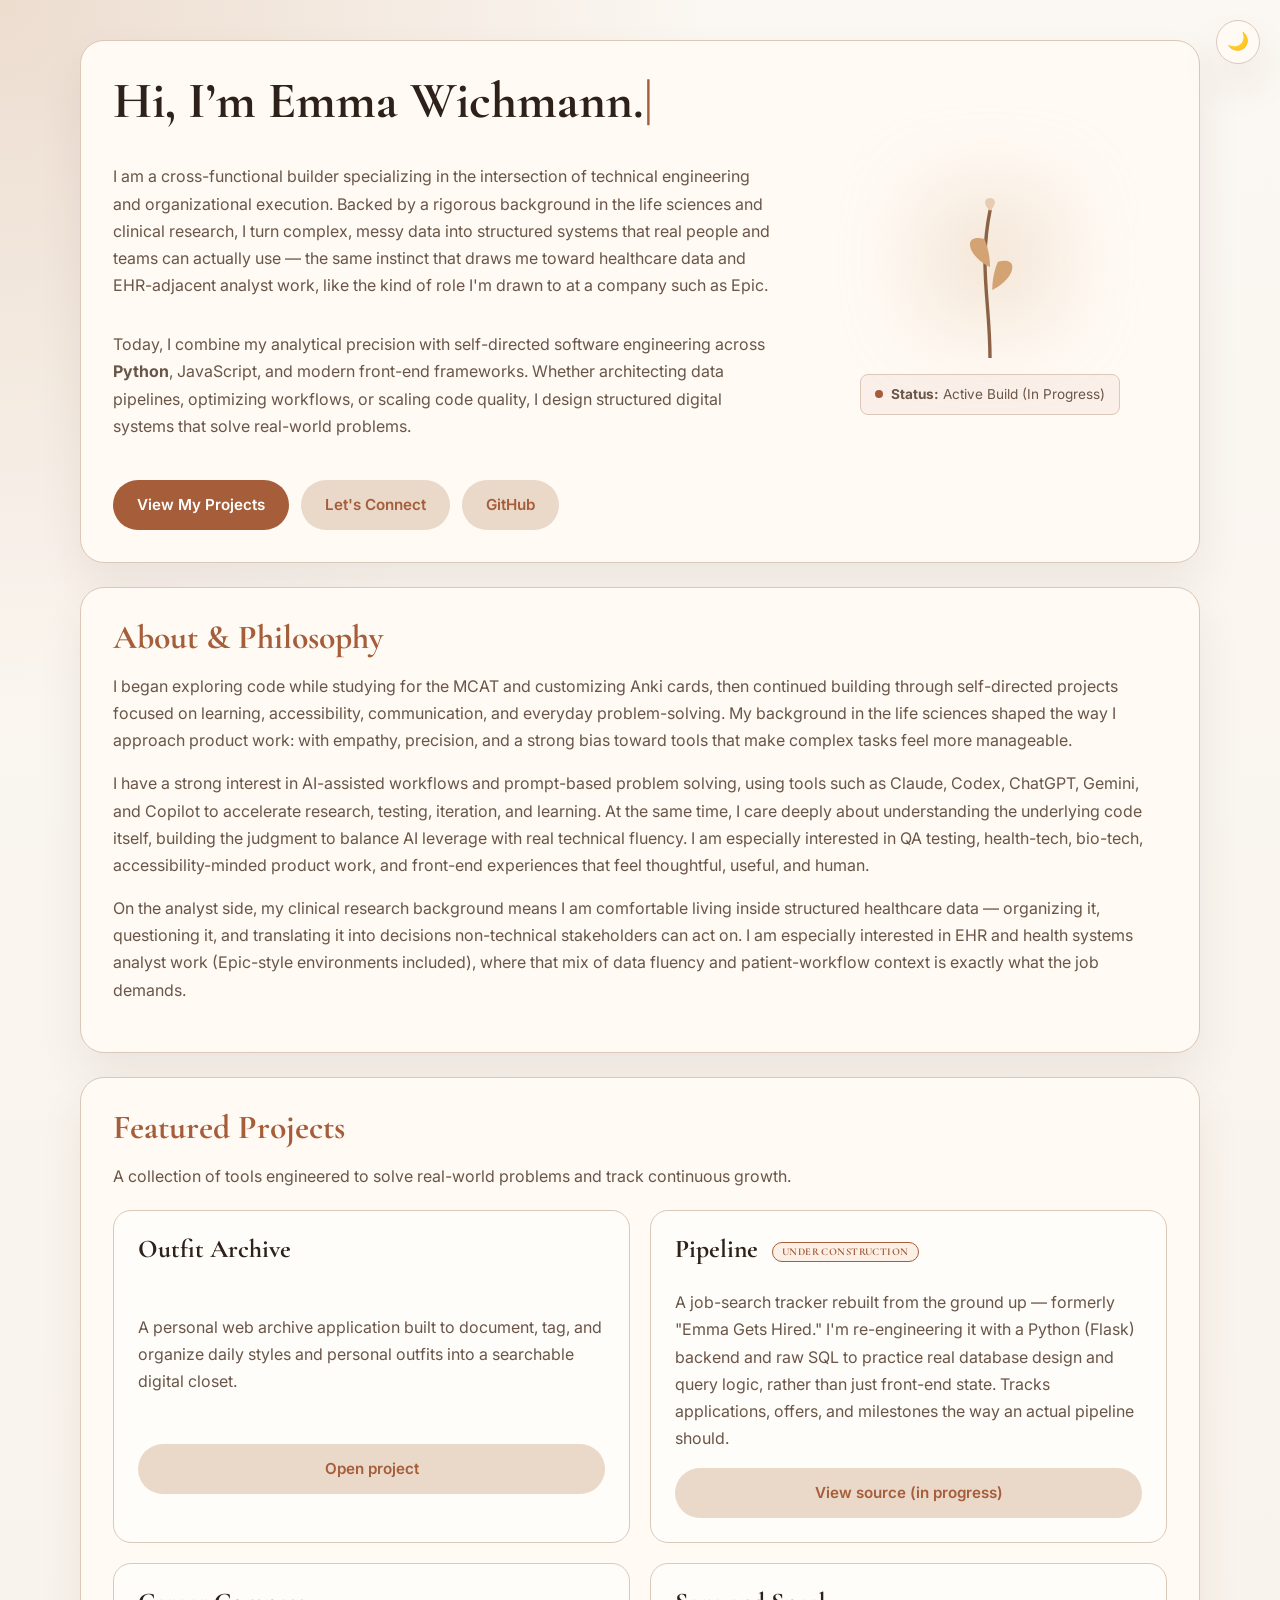
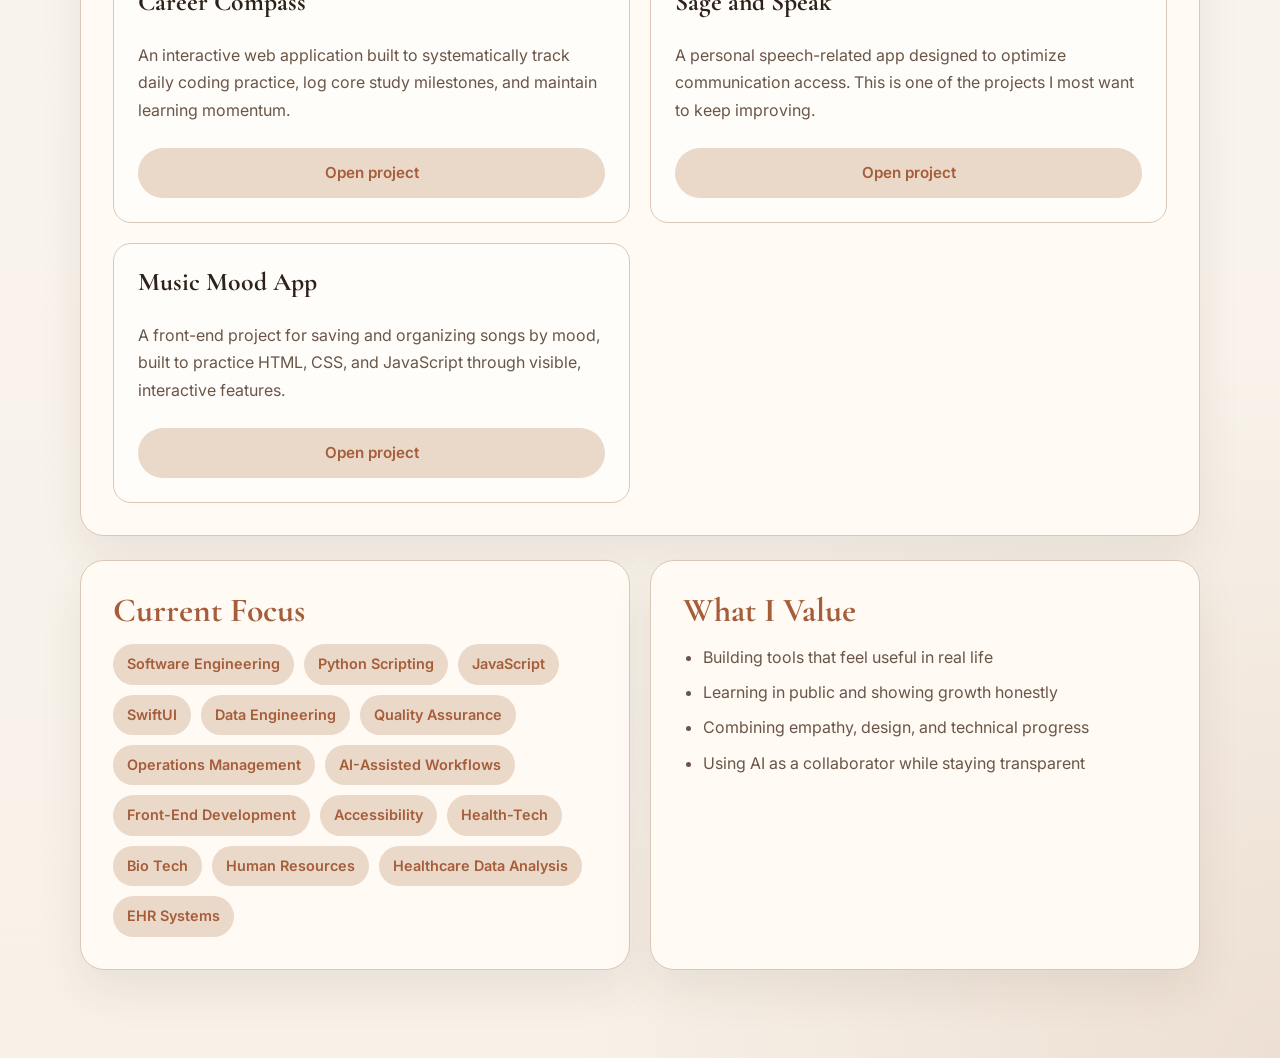
==== index.html @ 8f810fa9 "Merge remote-tracking branch 'emmawichmann/main'" ====
<!DOCTYPE html>
<html lang="en">
  <head>
    <meta charset="UTF-8" />
    <meta name="viewport" content="width=device-width, initial-scale=1.0" />
    <title>Emma Wichmann | Portfolio</title>
    <link rel="preconnect" href="https://fonts.googleapis.com" />
    <link rel="preconnect" href="https://fonts.gstatic.com" crossorigin />
    <link
      href="https://fonts.googleapis.com/css2?family=Cormorant+Garamond:wght@400;500;600;700&family=Inter:wght@400;500;600;700&display=swap"
      rel="stylesheet"
    />
    <link rel="stylesheet" href="style.css" />
  </head>
  <body>
    <button id="theme-toggle" class="theme-toggle" aria-label="Toggle dark mode">🌙</button>

    <main class="page-wrapper">

      <!-- HERO CONTAINER WITH NAME TYPEWRITER -->
      <section class="card hero-card-wrapper">
        <div class="hero-container">

          <div class="hero-text-content">
            <h1 class="hero-title">
              Hi, I’m <span id="typewriter"></span><span class="cursor">|</span>
            </h1>

            <p class="hero-description">
              I am a cross-functional builder specializing in the intersection of technical engineering and organizational execution. Backed by a rigorous background in the life sciences and clinical research, I turn complex, messy data into structured systems that real people and teams can actually use — the same instinct that draws me toward healthcare data and EHR-adjacent analyst work, like the kind of role I'm drawn to at a company such as Epic.
            </p>

            <p class="hero-description">
              Today, I combine my analytical precision with self-directed software engineering across <strong>Python</strong>, JavaScript, and modern front-end frameworks. Whether architecting data pipelines, optimizing workflows, or scaling code quality, I design structured digital systems that solve real-world problems.
            </p>

            <div class="hero-actions">
              <a href="#projects" class="btn btn-primary">View My Projects</a>
              <a href="mailto:emma.1.wichmann@gmail.com" class="btn btn-secondary">Let's Connect</a>
              <a class="btn btn-secondary" href="https://github.com/EmmaWichmann" target="_blank" rel="noreferrer">GitHub</a>
            </div>
          </div>

          <div class="hero-visual">
            <div class="hero-illustration">
              <!-- Glow backdrop -->
              <div class="glow-sparkle"></div>

              <!-- 1. The Flower SVG -->
              <svg class="swaying-flower" width="120" height="170" viewBox="0 0 100 150" fill="none" xmlns="http://www.w3.org/2000/svg">
                <path d="M50 150C50 100 40 70 50 20" stroke="#8C6247" stroke-width="3" stroke-linecap="round"/>
                <path d="M50 70C30 60 25 40 45 45C45 45 50 55 50 70Z" fill="#D4A373"/>
                <path d="M52 90C72 80 77 60 57 65C57 65 52 75 52 90Z" fill="#D4A373"/>
                <path d="M50 20C35 5 65 5 50 20Z" fill="#E6CCB2"/>
              </svg>

              <!-- 2. The Status Log Stacked Cleanly Underneath -->
              <div class="status-log">
                <span class="status-dot"></span>
                <p class="status-text" id="garden-status"><strong>Status:</strong> Active Build (In Progress)</p>
              </div>
            </div>
          </div>

        </div>
      </section>

      <!-- BIO / ABOUT SECTION -->
      <section class="card about-section">
        <h2>About & Philosophy</h2>
        <p>
          I began exploring code while studying for the MCAT and customizing Anki cards, then continued building through self-directed projects focused on learning, accessibility, communication, and everyday problem-solving. My background in the life sciences shaped the way I approach product work: with empathy, precision, and a strong bias toward tools that make complex tasks feel more manageable.
        </p>
        <p>
          I have a strong interest in AI-assisted workflows and prompt-based problem solving, using tools such as Claude, Codex, ChatGPT, Gemini, and Copilot to accelerate research, testing, iteration, and learning. At the same time, I care deeply about understanding the underlying code itself, building the judgment to balance AI leverage with real technical fluency. I am especially interested in QA testing, health-tech, bio-tech, accessibility-minded product work, and front-end experiences that feel thoughtful, useful, and human.
        </p>
        <p>
          On the analyst side, my clinical research background means I am comfortable living inside structured healthcare data — organizing it, questioning it, and translating it into decisions non-technical stakeholders can act on. I am especially interested in EHR and health systems analyst work (Epic-style environments included), where that mix of data fluency and patient-workflow context is exactly what the job demands.
        </p>
      </section>

     <!-- FEATURED PROJECTS SECTION -->
      <section id="projects" class="card featured-projects">
        <div class="section-heading">
          <h2>Featured Projects</h2>
          <p>A collection of tools engineered to solve real-world problems and track continuous growth.</p>
        </div>

        <div class="project-grid">
          <article class="project-card" data-repo="outfit-archive">
            <h3>Outfit Archive</h3>
            <p>A personal web archive application built to document, tag, and organize daily styles and personal outfits into a searchable digital closet.</p>
            <a href="https://emmawichmann.github.io/outfit-archive/" target="_blank" rel="noreferrer">Open project</a>
            <div class="project-meta">
              <span class="meta-stars"></span>
              <span class="meta-updated"></span>
            </div>
          </article>

          <article class="project-card" data-repo="emmagetshiredv2">
            <h3>Pipeline <span class="badge-wip">Under Construction</span></h3>
            <p>A job-search tracker rebuilt from the ground up — formerly "Emma Gets Hired." I'm re-engineering it with a Python (Flask) backend and raw SQL to practice real database design and query logic, rather than just front-end state. Tracks applications, offers, and milestones the way an actual pipeline should.</p>
            <a href="https://github.com/EmmaWichmann/emmagetshiredv2" target="_blank" rel="noreferrer">View source (in progress)</a>
            <div class="project-meta">
              <span class="meta-stars"></span>
              <span class="meta-updated"></span>
            </div>
          </article>

          <article class="project-card" data-repo="careercompass">
            <h3>Career Compass</h3>
            <p>An interactive web application built to systematically track daily coding practice, log core study milestones, and maintain learning momentum.</p>
            <a href="https://emmawichmann.github.io/careercompass/" target="_blank" rel="noreferrer">Open project</a>
            <div class="project-meta">
              <span class="meta-stars"></span>
              <span class="meta-updated"></span>
            </div>
          </article>

          <article class="project-card" data-repo="sagespeak">
            <h3>Sage and Speak</h3>
            <p>A personal speech-related app designed to optimize communication access. This is one of the projects I most want to keep improving.</p>
            <a href="https://emmawichmann.github.io/sagespeak/" target="_blank" rel="noreferrer">Open project</a>
            <div class="project-meta">
              <span class="meta-stars"></span>
              <span class="meta-updated"></span>
            </div>
          </article>

          <article class="project-card" data-repo="musicmoodapp">
            <h3>Music Mood App</h3>
            <p>A front-end project for saving and organizing songs by mood, built to practice HTML, CSS, and JavaScript through visible, interactive features.</p>
            <a href="https://emmawichmann.github.io/musicmoodapp/" target="_blank" rel="noreferrer">Open project</a>
            <div class="project-meta">
              <span class="meta-stars"></span>
              <span class="meta-updated"></span>
            </div>
          </article>
        </div>
      </section>

      <!-- BOTTOM SPLIT LAYOUT -->
      <section class="split-layout">
        <section class="card">
          <h2>Current Focus</h2>
          <ul class="tag-list">
            <li>Software Engineering</li>
            <li>Python Scripting</li>
            <li>JavaScript</li>
            <li>SwiftUI</li>
            <li>Data Engineering</li>
            <li>Quality Assurance</li>
            <li>Operations Management</li>
            <li>AI-Assisted Workflows</li>
            <li>Front-End Development</li>
            <li>Accessibility</li>
            <li>Health-Tech</li>
            <li>Bio Tech</li>
            <li>Human Resources</li>
            <li>Healthcare Data Analysis</li>
            <li>EHR Systems</li>
          </ul>
        </section>

        <section class="card">
          <h2>What I Value</h2>
          <ul class="value-list">
            <li>Building tools that feel useful in real life</li>
            <li>Learning in public and showing growth honestly</li>
            <li>Combining empathy, design, and technical progress</li>
            <li>Using AI as a collaborator while staying transparent</li>
          </ul>
        </section>
      </section>

    </main>

    <script src="script.js"></script>
  </body>
</html>
---- style.css ----
:root {
  --bg: #f7f1e8;
  --paper: #fffaf4;
  --text: #2d2119;
  --muted: #6a5648;
  --accent: #a55d3a;
  --accent-soft: #ead8c9;
  --line: #dbc8b8;
  --shadow: 0 22px 44px rgba(82, 54, 35, 0.08);
  --radius: 24px;
}

:root[data-theme="dark"] {
  --bg: #17120e;
  --paper: #221a15;
  --text: #f3e9df;
  --muted: #c3ac9b;
  --accent: #e6996a;
  --accent-soft: #3a2a1f;
  --line: #3d2e24;
  --shadow: 0 22px 44px rgba(0, 0, 0, 0.35);
}

* {
  box-sizing: border-box;
}

body {
  margin: 0;
  min-height: 100vh;
  background:
    radial-gradient(circle at top left, rgba(234, 216, 201, 0.85), transparent 24%),
    radial-gradient(circle at bottom right, rgba(165, 93, 58, 0.12), transparent 24%),
    linear-gradient(180deg, #fbf7f2 0%, var(--bg) 100%);
  color: var(--text);
  font-family: "Inter", sans-serif;
  transition: background-color 0.3s ease, color 0.3s ease;
}

:root[data-theme="dark"] body {
  background:
    radial-gradient(circle at top left, rgba(230, 153, 106, 0.1), transparent 24%),
    radial-gradient(circle at bottom right, rgba(230, 153, 106, 0.06), transparent 24%),
    linear-gradient(180deg, #1a1410 0%, var(--bg) 100%);
}

.theme-toggle {
  position: fixed;
  top: 20px;
  right: 20px;
  z-index: 50;
  width: 44px;
  height: 44px;
  border-radius: 50%;
  border: 1px solid var(--line);
  background: var(--paper);
  color: var(--text);
  font-size: 1.1rem;
  line-height: 1;
  cursor: pointer;
  box-shadow: var(--shadow);
  display: flex;
  align-items: center;
  justify-content: center;
  transition: transform 0.2s ease, background-color 0.3s ease;
}

.theme-toggle:hover {
  transform: scale(1.08);
}

.page-wrapper {
  width: min(1120px, calc(100% - 32px));
  margin: 0 auto;
  padding: 40px 0 64px;
}

.card {
  background: var(--paper);
  border: 1px solid var(--line);
  border-radius: var(--radius);
  box-shadow: var(--shadow);
  padding: 32px;
  margin-bottom: 24px;
  transition: background-color 0.3s ease, border-color 0.3s ease,
    opacity 0.6s ease, transform 0.6s ease;
  opacity: 0;
  transform: translateY(24px);
}

.card.in-view {
  opacity: 1;
  transform: translateY(0);
}

/* --- TYPOGRAPHY --- */
h1, h2, h3 {
  margin-top: 0;
  font-family: "Cormorant Garamond", Georgia, serif;
  line-height: 1.1;
  color: var(--text);
}

h1 {
  margin-bottom: 18px;
  font-size: clamp(2rem, 5vw, 3.2rem);
}

h2 {
  margin-bottom: 14px;
  font-size: 2.1rem;
  color: var(--accent);
}

h3 {
  margin-bottom: 10px;
  font-size: 1.6rem;
}

p, li, a {
  font-size: 1rem;
  line-height: 1.7;
}

.hero-description, .about-section p, .section-heading p, .project-card p, .value-list li {
  color: var(--muted);
}

.eyebrow {
  display: block;
  margin: 0 0 12px;
  color: var(--accent);
  text-transform: uppercase;
  letter-spacing: 0.16em;
  font-size: 0.75rem;
  font-weight: 700;
}

/* --- HERO CORE GRID LAYOUT --- */
.hero-container {
  display: grid;
  grid-template-columns: 1.3fr 0.7fr;
  gap: 40px;
  align-items: center;
}

.hero-text-content {
  display: flex;
  flex-direction: column;
}

.hero-actions {
  display: flex;
  flex-wrap: wrap;
  gap: 12px;
  margin-top: 24px;
}

/* --- BUTTONS --- */
.btn, .project-card a {
  display: inline-flex;
  align-items: center;
  justify-content: center;
  border-radius: 999px;
  padding: 12px 24px;
  font-weight: 600;
  text-decoration: none;
  font-size: 0.95rem;
  transition: all 0.2s ease;
}

.btn-primary {
  background: var(--accent);
  color: #ffffff;
}

.btn-primary:hover {
  background: #8e4e2f;
}

.btn-secondary, .project-card a {
  background: var(--accent-soft);
  color: var(--accent);
}

.btn-secondary:hover, .project-card a:hover {
  background: #e2cbba;
}

/* --- PROJECTS COMPONENT --- */
.project-grid {
  display: grid;
  grid-template-columns: repeat(2, minmax(0, 1fr));
  gap: 20px;
  margin-top: 20px;
}

.project-card {
  border: 1px solid var(--line);
  border-radius: 18px;
  padding: 24px;
  background: #fffdf9;
  display: flex;
  flex-direction: column;
  justify-content: space-between;
  transition: transform 0.2s ease, box-shadow 0.2s ease, background-color 0.3s ease;
}

:root[data-theme="dark"] .project-card {
  background: var(--accent-soft);
}

.project-card:hover,
.project-card:focus-within {
  transform: translateY(-4px);
  box-shadow: 0 14px 26px rgba(82, 54, 35, 0.12);
}

.project-card p {
  min-height: 90px;
}

.badge-wip {
  display: inline-block;
  font-size: 0.65rem;
  font-weight: 700;
  letter-spacing: 0.04em;
  text-transform: uppercase;
  color: var(--accent);
  background: rgba(230, 153, 106, 0.14);
  border: 1px solid var(--accent);
  border-radius: 999px;
  padding: 3px 9px;
  vertical-align: middle;
  margin-left: 8px;
}

.project-meta {
  display: flex;
  gap: 14px;
  font-size: 0.85rem;
  color: var(--muted);
  max-height: 0;
  opacity: 0;
  overflow: hidden;
  margin-top: 0;
  transition: max-height 0.3s ease, opacity 0.3s ease, margin-top 0.3s ease;
}

.project-meta span:empty {
  display: none;
}

.project-card:hover .project-meta,
.project-card:focus-within .project-meta {
  max-height: 40px;
  opacity: 1;
  margin-top: 10px;
}

/* --- BOTTOM SPLIT LAYOUT --- */
.split-layout {
  display: grid;
  grid-template-columns: repeat(2, minmax(0, 1fr));
  gap: 20px;
}

.tag-list {
  display: flex;
  flex-wrap: wrap;
  gap: 10px;
  padding-left: 0;
  list-style: none;
  margin: 0;
}

.tag-list li {
  padding: 8px 14px;
  border-radius: 999px;
  background: var(--accent-soft);
  color: var(--accent);
  font-weight: 600;
  font-size: 0.9rem;
}

.value-list {
  padding-left: 20px;
  margin: 0;
}

.value-list li {
  margin-bottom: 8px;
}

/* --- CHANGELOG STATUS STYLING --- */
.status-log {
  display: inline-flex;
  align-items: center;
  gap: 8px;
  background: rgba(165, 93, 58, 0.06);
  padding: 8px 14px;
  border-radius: 8px;
  border: 1px solid var(--line);
  margin-top: 0; /* Updated to 0 so the flex layout handles the stack spacing */
  width: fit-content;
}

.status-dot {
  width: 8px;
  height: 8px;
  background-color: var(--accent);
  border-radius: 50%;
  display: inline-block;
  animation: statusPulse 2s ease-in-out infinite;
}

@keyframes statusPulse {
  0% { opacity: 0.3; transform: scale(0.9); }
  50% { opacity: 1; transform: scale(1.1); }
  100% { opacity: 0.3; transform: scale(0.9); }
}

/* Fresh = something was pushed to GitHub in the last 48 hours */
.status-log.fresh {
  background: rgba(230, 153, 106, 0.14);
  border-color: var(--accent);
}

.status-log.fresh .status-dot {
  animation: statusPulse 0.9s ease-in-out infinite;
  box-shadow: 0 0 8px var(--accent);
}

.hero-illustration:has(.status-log.fresh) .glow-sparkle {
  opacity: 0.7;
}

.status-text {
  font-size: 0.85rem !important;
  margin: 0 !important;
  color: var(--muted) !important;
}

/* --- VISUAL ELEMENTS --- */
.hero-visual {
  display: flex;
  justify-content: center;
  align-items: center;
}

.hero-illustration {
  position: relative;
  display: flex;
  flex-direction: column; /* Stacks the flower and status vertically */
  align-items: center;    /* Centers both components horizontally */
  gap: 16px;              /* Controls the clear space between the flower and the text */
}

.swaying-flower {
  transform-origin: bottom center;
  animation: elegantSway 6s ease-in-out infinite alternate;
  z-index: 2;
}

@keyframes elegantSway {
  0% { transform: rotate(-4deg); }
  100% { transform: rotate(6deg); }
}

.glow-sparkle {
  position: absolute;
  width: 140px;
  height: 140px;
  background: #E6CCB2;
  filter: blur(40px);
  opacity: 0.4;
  z-index: 1;
}

/* --- TYPEWRITER CURSOR --- */
.cursor {
  color: var(--accent);
  font-weight: 700;
  animation: cursorBlink 0.8s infinite;
}

@keyframes cursorBlink {
  50% { opacity: 0; }
}

/* --- RESPONSIVE MOBILE --- */
@media (max-width: 840px) {
  .hero-container, .project-grid, .split-layout {
    grid-template-columns: 1fr;
  }

  .hero-container {
    text-align: center;
  }

  .hero-actions {
    justify-content: center;
  }

  .hero-visual {
    grid-row: 1;
    margin-bottom: 12px;
  }

  .project-card p {
    min-height: 0;
  }
}
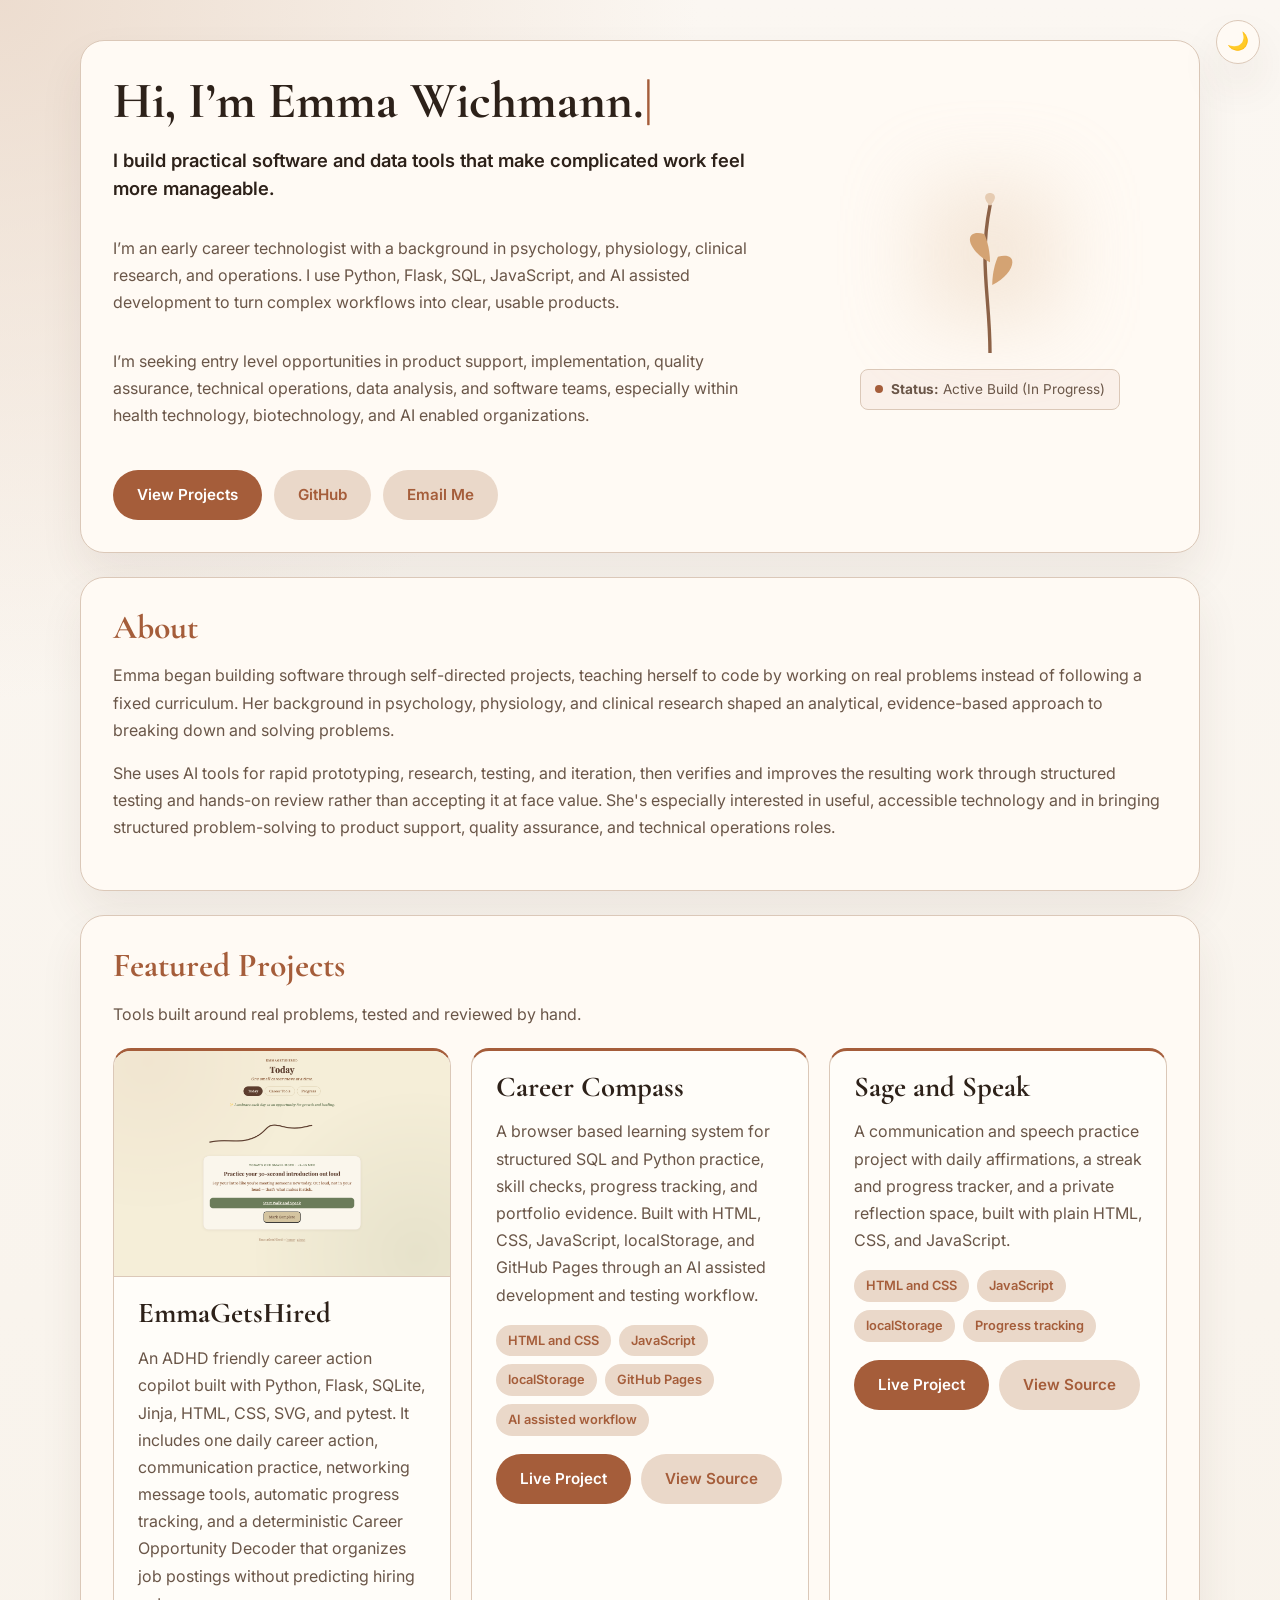
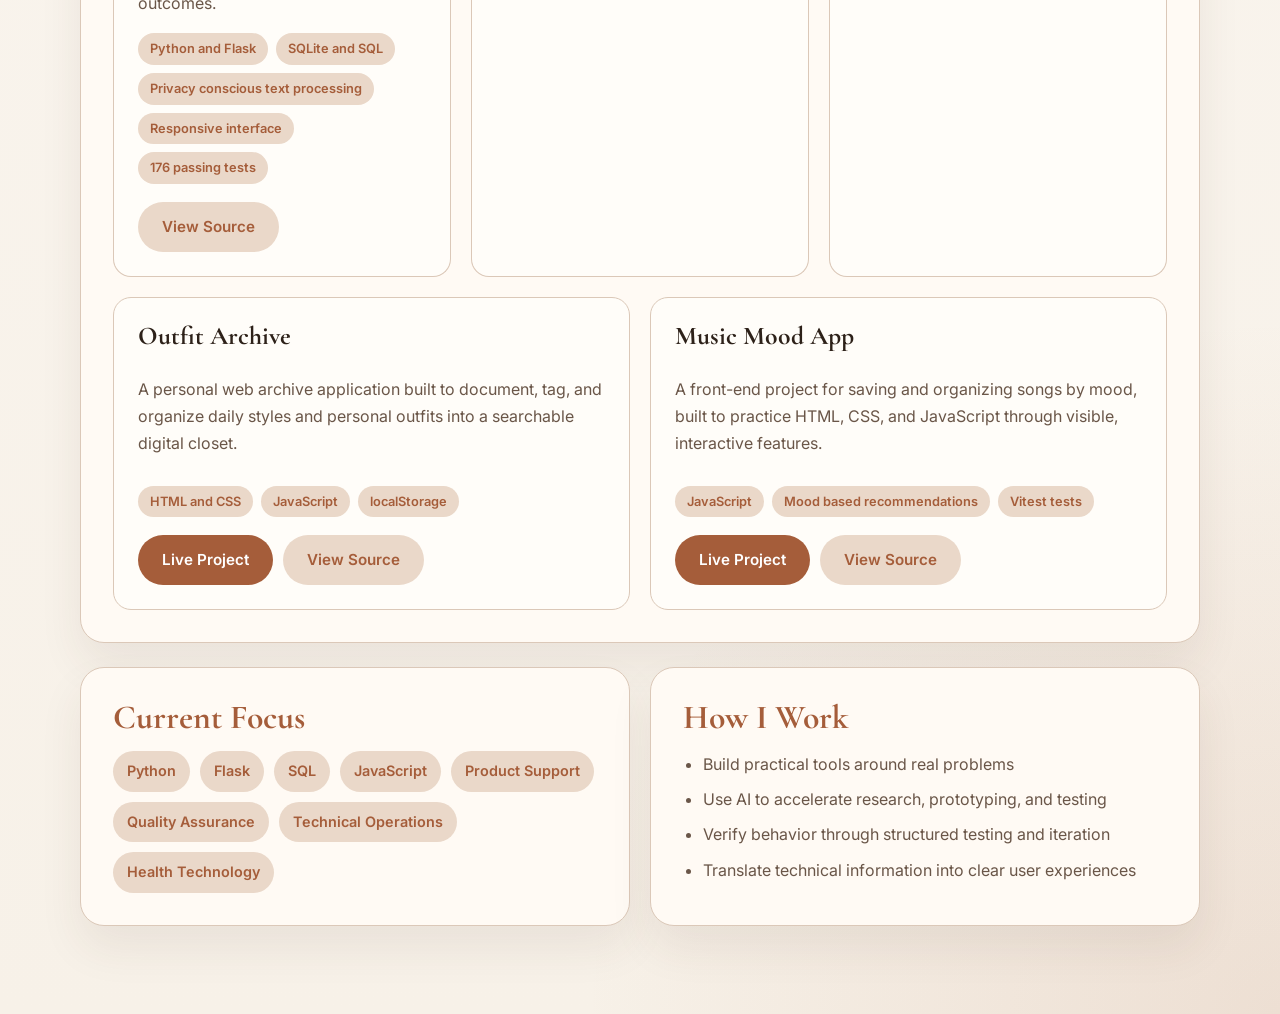
==== commit 7b289cde: "Launch application ready portfolio" ====
--- a/index.html
+++ b/index.html
@@ -3,7 +3,11 @@
   <head>
     <meta charset="UTF-8" />
     <meta name="viewport" content="width=device-width, initial-scale=1.0" />
-    <title>Emma Wichmann | Portfolio</title>
+    <title>Emma Wichmann | Technical Product and Software Portfolio</title>
+    <meta
+      name="description"
+      content="Emma Wichmann is an early career technologist with a clinical research background, building projects in Python, Flask, SQL, and JavaScript. Explore technical projects including EmmaGetsHired, Career Compass, and Sage and Speak."
+    />
     <link rel="preconnect" href="https://fonts.googleapis.com" />
     <link rel="preconnect" href="https://fonts.gstatic.com" crossorigin />
     <link
@@ -23,31 +27,35 @@
 
           <div class="hero-text-content">
             <h1 class="hero-title">
-              Hi, I’m <span id="typewriter"></span><span class="cursor">|</span>
+              Hi, I’m <span id="typewriter"></span><span class="cursor" aria-hidden="true">|</span>
             </h1>
 
+            <p class="hero-statement">
+              I build practical software and data tools that make complicated work feel more manageable.
+            </p>
+
             <p class="hero-description">
-              I am a cross-functional builder specializing in the intersection of technical engineering and organizational execution. Backed by a rigorous background in the life sciences and clinical research, I turn complex, messy data into structured systems that real people and teams can actually use — the same instinct that draws me toward healthcare data and EHR-adjacent analyst work, like the kind of role I'm drawn to at a company such as Epic.
+              I’m an early career technologist with a background in psychology, physiology, clinical research, and operations. I use Python, Flask, SQL, JavaScript, and AI assisted development to turn complex workflows into clear, usable products.
             </p>
 
             <p class="hero-description">
-              Today, I combine my analytical precision with self-directed software engineering across <strong>Python</strong>, JavaScript, and modern front-end frameworks. Whether architecting data pipelines, optimizing workflows, or scaling code quality, I design structured digital systems that solve real-world problems.
+              I’m seeking entry level opportunities in product support, implementation, quality assurance, technical operations, data analysis, and software teams, especially within health technology, biotechnology, and AI enabled organizations.
             </p>
 
             <div class="hero-actions">
-              <a href="#projects" class="btn btn-primary">View My Projects</a>
-              <a href="mailto:emma.1.wichmann@gmail.com" class="btn btn-secondary">Let's Connect</a>
+              <a href="#projects" class="btn btn-primary">View Projects</a>
               <a class="btn btn-secondary" href="https://github.com/EmmaWichmann" target="_blank" rel="noreferrer">GitHub</a>
+              <a href="mailto:emma.1.wichmann@gmail.com" class="btn btn-secondary">Email Me</a>
             </div>
           </div>
 
           <div class="hero-visual">
             <div class="hero-illustration">
               <!-- Glow backdrop -->
-              <div class="glow-sparkle"></div>
+              <div class="glow-sparkle" aria-hidden="true"></div>
 
               <!-- 1. The Flower SVG -->
-              <svg class="swaying-flower" width="120" height="170" viewBox="0 0 100 150" fill="none" xmlns="http://www.w3.org/2000/svg">
+              <svg class="swaying-flower" aria-hidden="true" width="120" height="170" viewBox="0 0 100 150" fill="none" xmlns="http://www.w3.org/2000/svg">
                 <path d="M50 150C50 100 40 70 50 20" stroke="#8C6247" stroke-width="3" stroke-linecap="round"/>
                 <path d="M50 70C30 60 25 40 45 45C45 45 50 55 50 70Z" fill="#D4A373"/>
                 <path d="M52 90C72 80 77 60 57 65C57 65 52 75 52 90Z" fill="#D4A373"/>
@@ -56,7 +64,7 @@
 
               <!-- 2. The Status Log Stacked Cleanly Underneath -->
               <div class="status-log">
-                <span class="status-dot"></span>
+                <span class="status-dot" aria-hidden="true"></span>
                 <p class="status-text" id="garden-status"><strong>Status:</strong> Active Build (In Progress)</p>
               </div>
             </div>
@@ -67,15 +75,12 @@
 
       <!-- BIO / ABOUT SECTION -->
       <section class="card about-section">
-        <h2>About & Philosophy</h2>
+        <h2>About</h2>
         <p>
-          I began exploring code while studying for the MCAT and customizing Anki cards, then continued building through self-directed projects focused on learning, accessibility, communication, and everyday problem-solving. My background in the life sciences shaped the way I approach product work: with empathy, precision, and a strong bias toward tools that make complex tasks feel more manageable.
+          Emma began building software through self-directed projects, teaching herself to code by working on real problems instead of following a fixed curriculum. Her background in psychology, physiology, and clinical research shaped an analytical, evidence-based approach to breaking down and solving problems.
         </p>
         <p>
-          I have a strong interest in AI-assisted workflows and prompt-based problem solving, using tools such as Claude, Codex, ChatGPT, Gemini, and Copilot to accelerate research, testing, iteration, and learning. At the same time, I care deeply about understanding the underlying code itself, building the judgment to balance AI leverage with real technical fluency. I am especially interested in QA testing, health-tech, bio-tech, accessibility-minded product work, and front-end experiences that feel thoughtful, useful, and human.
-        </p>
-        <p>
-          On the analyst side, my clinical research background means I am comfortable living inside structured healthcare data — organizing it, questioning it, and translating it into decisions non-technical stakeholders can act on. I am especially interested in EHR and health systems analyst work (Epic-style environments included), where that mix of data fluency and patient-workflow context is exactly what the job demands.
+          She uses AI tools for rapid prototyping, research, testing, and iteration, then verifies and improves the resulting work through structured testing and hands-on review rather than accepting it at face value. She's especially interested in useful, accessible technology and in bringing structured problem-solving to product support, quality assurance, and technical operations roles.
         </p>
       </section>
 
@@ -83,57 +88,97 @@
       <section id="projects" class="card featured-projects">
         <div class="section-heading">
           <h2>Featured Projects</h2>
-          <p>A collection of tools engineered to solve real-world problems and track continuous growth.</p>
-        </div>
-
-        <div class="project-grid">
-          <article class="project-card" data-repo="outfit-archive">
+          <p>Tools built around real problems, tested and reviewed by hand.</p>
+        </div>
+
+        <div class="project-grid project-grid--flagship">
+          <article class="project-card project-card--flagship">
+            <img
+              src="assets/emmagetshired-today.png"
+              alt="EmmaGetsHired Today page showing one daily career action and the animated growth trail"
+              class="project-image"
+              loading="lazy"
+              width="1280"
+              height="860"
+            />
+            <div class="project-card-body">
+              <h3>EmmaGetsHired</h3>
+              <p>An ADHD friendly career action copilot built with Python, Flask, SQLite, Jinja, HTML, CSS, SVG, and pytest. It includes one daily career action, communication practice, networking message tools, automatic progress tracking, and a deterministic Career Opportunity Decoder that organizes job postings without predicting hiring outcomes.</p>
+              <ul class="tech-tags">
+                <li>Python and Flask</li>
+                <li>SQLite and SQL</li>
+                <li>Privacy conscious text processing</li>
+                <li>Responsive interface</li>
+                <li>176 passing tests</li>
+              </ul>
+              <div class="project-actions">
+                <a class="btn btn-secondary" href="https://github.com/EmmaWichmann/emmagetshired" target="_blank" rel="noreferrer">View Source</a>
+              </div>
+            </div>
+          </article>
+
+          <article class="project-card project-card--flagship">
+            <div class="project-card-body">
+              <h3>Career Compass</h3>
+              <p>A browser based learning system for structured SQL and Python practice, skill checks, progress tracking, and portfolio evidence. Built with HTML, CSS, JavaScript, localStorage, and GitHub Pages through an AI assisted development and testing workflow.</p>
+              <ul class="tech-tags">
+                <li>HTML and CSS</li>
+                <li>JavaScript</li>
+                <li>localStorage</li>
+                <li>GitHub Pages</li>
+                <li>AI assisted workflow</li>
+              </ul>
+              <div class="project-actions">
+                <a class="btn btn-primary" href="https://emmawichmann.github.io/careercompass/" target="_blank" rel="noreferrer">Live Project</a>
+                <a class="btn btn-secondary" href="https://github.com/EmmaWichmann/careercompass" target="_blank" rel="noreferrer">View Source</a>
+              </div>
+            </div>
+          </article>
+
+          <article class="project-card project-card--flagship">
+            <div class="project-card-body">
+              <h3>Sage and Speak</h3>
+              <p>A communication and speech practice project with daily affirmations, a streak and progress tracker, and a private reflection space, built with plain HTML, CSS, and JavaScript.</p>
+              <ul class="tech-tags">
+                <li>HTML and CSS</li>
+                <li>JavaScript</li>
+                <li>localStorage</li>
+                <li>Progress tracking</li>
+              </ul>
+              <div class="project-actions">
+                <a class="btn btn-primary" href="https://emmawichmann.github.io/sagespeak/" target="_blank" rel="noreferrer">Live Project</a>
+                <a class="btn btn-secondary" href="https://github.com/EmmaWichmann/sagespeak" target="_blank" rel="noreferrer">View Source</a>
+              </div>
+            </div>
+          </article>
+        </div>
+
+        <div class="project-grid project-grid--supporting">
+          <article class="project-card">
             <h3>Outfit Archive</h3>
             <p>A personal web archive application built to document, tag, and organize daily styles and personal outfits into a searchable digital closet.</p>
-            <a href="https://emmawichmann.github.io/outfit-archive/" target="_blank" rel="noreferrer">Open project</a>
-            <div class="project-meta">
-              <span class="meta-stars"></span>
-              <span class="meta-updated"></span>
-            </div>
-          </article>
-
-          <article class="project-card" data-repo="emmagetshiredv2">
-            <h3>Pipeline <span class="badge-wip">Under Construction</span></h3>
-            <p>A job-search tracker rebuilt from the ground up — formerly "Emma Gets Hired." I'm re-engineering it with a Python (Flask) backend and raw SQL to practice real database design and query logic, rather than just front-end state. Tracks applications, offers, and milestones the way an actual pipeline should.</p>
-            <a href="https://github.com/EmmaWichmann/emmagetshiredv2" target="_blank" rel="noreferrer">View source (in progress)</a>
-            <div class="project-meta">
-              <span class="meta-stars"></span>
-              <span class="meta-updated"></span>
-            </div>
-          </article>
-
-          <article class="project-card" data-repo="careercompass">
-            <h3>Career Compass</h3>
-            <p>An interactive web application built to systematically track daily coding practice, log core study milestones, and maintain learning momentum.</p>
-            <a href="https://emmawichmann.github.io/careercompass/" target="_blank" rel="noreferrer">Open project</a>
-            <div class="project-meta">
-              <span class="meta-stars"></span>
-              <span class="meta-updated"></span>
-            </div>
-          </article>
-
-          <article class="project-card" data-repo="sagespeak">
-            <h3>Sage and Speak</h3>
-            <p>A personal speech-related app designed to optimize communication access. This is one of the projects I most want to keep improving.</p>
-            <a href="https://emmawichmann.github.io/sagespeak/" target="_blank" rel="noreferrer">Open project</a>
-            <div class="project-meta">
-              <span class="meta-stars"></span>
-              <span class="meta-updated"></span>
-            </div>
-          </article>
-
-          <article class="project-card" data-repo="musicmoodapp">
+            <ul class="tech-tags">
+              <li>HTML and CSS</li>
+              <li>JavaScript</li>
+              <li>localStorage</li>
+            </ul>
+            <div class="project-actions">
+              <a class="btn btn-primary" href="https://emmawichmann.github.io/outfit-archive/" target="_blank" rel="noreferrer">Live Project</a>
+              <a class="btn btn-secondary" href="https://github.com/EmmaWichmann/outfit-archive" target="_blank" rel="noreferrer">View Source</a>
+            </div>
+          </article>
+
+          <article class="project-card">
             <h3>Music Mood App</h3>
             <p>A front-end project for saving and organizing songs by mood, built to practice HTML, CSS, and JavaScript through visible, interactive features.</p>
-            <a href="https://emmawichmann.github.io/musicmoodapp/" target="_blank" rel="noreferrer">Open project</a>
-            <div class="project-meta">
-              <span class="meta-stars"></span>
-              <span class="meta-updated"></span>
+            <ul class="tech-tags">
+              <li>JavaScript</li>
+              <li>Mood based recommendations</li>
+              <li>Vitest tests</li>
+            </ul>
+            <div class="project-actions">
+              <a class="btn btn-primary" href="https://emmawichmann.github.io/musicmoodapp/" target="_blank" rel="noreferrer">Live Project</a>
+              <a class="btn btn-secondary" href="https://github.com/EmmaWichmann/musicmoodapp" target="_blank" rel="noreferrer">View Source</a>
             </div>
           </article>
         </div>
@@ -144,31 +189,24 @@
         <section class="card">
           <h2>Current Focus</h2>
           <ul class="tag-list">
-            <li>Software Engineering</li>
-            <li>Python Scripting</li>
+            <li>Python</li>
+            <li>Flask</li>
+            <li>SQL</li>
             <li>JavaScript</li>
-            <li>SwiftUI</li>
-            <li>Data Engineering</li>
+            <li>Product Support</li>
             <li>Quality Assurance</li>
-            <li>Operations Management</li>
-            <li>AI-Assisted Workflows</li>
-            <li>Front-End Development</li>
-            <li>Accessibility</li>
-            <li>Health-Tech</li>
-            <li>Bio Tech</li>
-            <li>Human Resources</li>
-            <li>Healthcare Data Analysis</li>
-            <li>EHR Systems</li>
+            <li>Technical Operations</li>
+            <li>Health Technology</li>
           </ul>
         </section>
 
         <section class="card">
-          <h2>What I Value</h2>
+          <h2>How I Work</h2>
           <ul class="value-list">
-            <li>Building tools that feel useful in real life</li>
-            <li>Learning in public and showing growth honestly</li>
-            <li>Combining empathy, design, and technical progress</li>
-            <li>Using AI as a collaborator while staying transparent</li>
+            <li>Build practical tools around real problems</li>
+            <li>Use AI to accelerate research, prototyping, and testing</li>
+            <li>Verify behavior through structured testing and iteration</li>
+            <li>Translate technical information into clear user experiences</li>
           </ul>
         </section>
       </section>
--- a/style.css
+++ b/style.css
@@ -126,6 +126,14 @@
   color: var(--muted);
 }
 
+.hero-statement {
+  font-size: 1.15rem;
+  font-weight: 600;
+  color: var(--text);
+  margin: 0 0 16px;
+  line-height: 1.5;
+}
+
 .eyebrow {
   display: block;
   margin: 0 0 12px;
@@ -157,7 +165,7 @@
 }
 
 /* --- BUTTONS --- */
-.btn, .project-card a {
+.btn {
   display: inline-flex;
   align-items: center;
   justify-content: center;
@@ -178,13 +186,20 @@
   background: #8e4e2f;
 }
 
-.btn-secondary, .project-card a {
+.btn-secondary {
   background: var(--accent-soft);
   color: var(--accent);
 }
 
-.btn-secondary:hover, .project-card a:hover {
+.btn-secondary:hover {
   background: #e2cbba;
+}
+
+.btn:focus-visible,
+.theme-toggle:focus-visible,
+a:focus-visible {
+  outline: 2px solid var(--accent);
+  outline-offset: 3px;
 }
 
 /* --- PROJECTS COMPONENT --- */
@@ -195,6 +210,14 @@
   margin-top: 20px;
 }
 
+.project-grid--flagship {
+  grid-template-columns: repeat(auto-fit, minmax(260px, 1fr));
+}
+
+.project-grid--supporting {
+  margin-top: 20px;
+}
+
 .project-card {
   border: 1px solid var(--line);
   border-radius: 18px;
@@ -216,46 +239,55 @@
   box-shadow: 0 14px 26px rgba(82, 54, 35, 0.12);
 }
 
+.project-card--flagship {
+  border-top: 3px solid var(--accent);
+  padding: 0 0 24px;
+  overflow: hidden;
+}
+
+.project-card--flagship .project-card-body {
+  padding: 20px 24px 0;
+}
+
+.project-card--flagship h3 {
+  font-size: 1.8rem;
+}
+
+.project-image {
+  display: block;
+  width: 100%;
+  height: auto;
+  max-width: 100%;
+  border-bottom: 1px solid var(--line);
+}
+
 .project-card p {
-  min-height: 90px;
-}
-
-.badge-wip {
-  display: inline-block;
-  font-size: 0.65rem;
-  font-weight: 700;
-  letter-spacing: 0.04em;
-  text-transform: uppercase;
-  color: var(--accent);
-  background: rgba(230, 153, 106, 0.14);
-  border: 1px solid var(--accent);
+  min-height: 0;
+}
+
+.tech-tags {
+  display: flex;
+  flex-wrap: wrap;
+  gap: 8px;
+  padding-left: 0;
+  list-style: none;
+  margin: 12px 0 0;
+}
+
+.tech-tags li {
+  padding: 5px 12px;
   border-radius: 999px;
-  padding: 3px 9px;
-  vertical-align: middle;
-  margin-left: 8px;
-}
-
-.project-meta {
-  display: flex;
-  gap: 14px;
-  font-size: 0.85rem;
-  color: var(--muted);
-  max-height: 0;
-  opacity: 0;
-  overflow: hidden;
-  margin-top: 0;
-  transition: max-height 0.3s ease, opacity 0.3s ease, margin-top 0.3s ease;
-}
-
-.project-meta span:empty {
-  display: none;
-}
-
-.project-card:hover .project-meta,
-.project-card:focus-within .project-meta {
-  max-height: 40px;
-  opacity: 1;
-  margin-top: 10px;
+  background: var(--accent-soft);
+  color: var(--accent);
+  font-weight: 600;
+  font-size: 0.8rem;
+}
+
+.project-actions {
+  display: flex;
+  flex-wrap: wrap;
+  gap: 10px;
+  margin-top: 18px;
 }
 
 /* --- BOTTOM SPLIT LAYOUT --- */
@@ -411,3 +443,23 @@
     min-height: 0;
   }
 }
+
+/* --- REDUCED MOTION --- */
+@media (prefers-reduced-motion: reduce) {
+  * {
+    animation-duration: 0.01ms !important;
+    animation-iteration-count: 1 !important;
+    transition-duration: 0.01ms !important;
+    scroll-behavior: auto !important;
+  }
+
+  .card {
+    opacity: 1;
+    transform: none;
+  }
+
+  .cursor {
+    animation: none;
+    opacity: 1;
+  }
+}
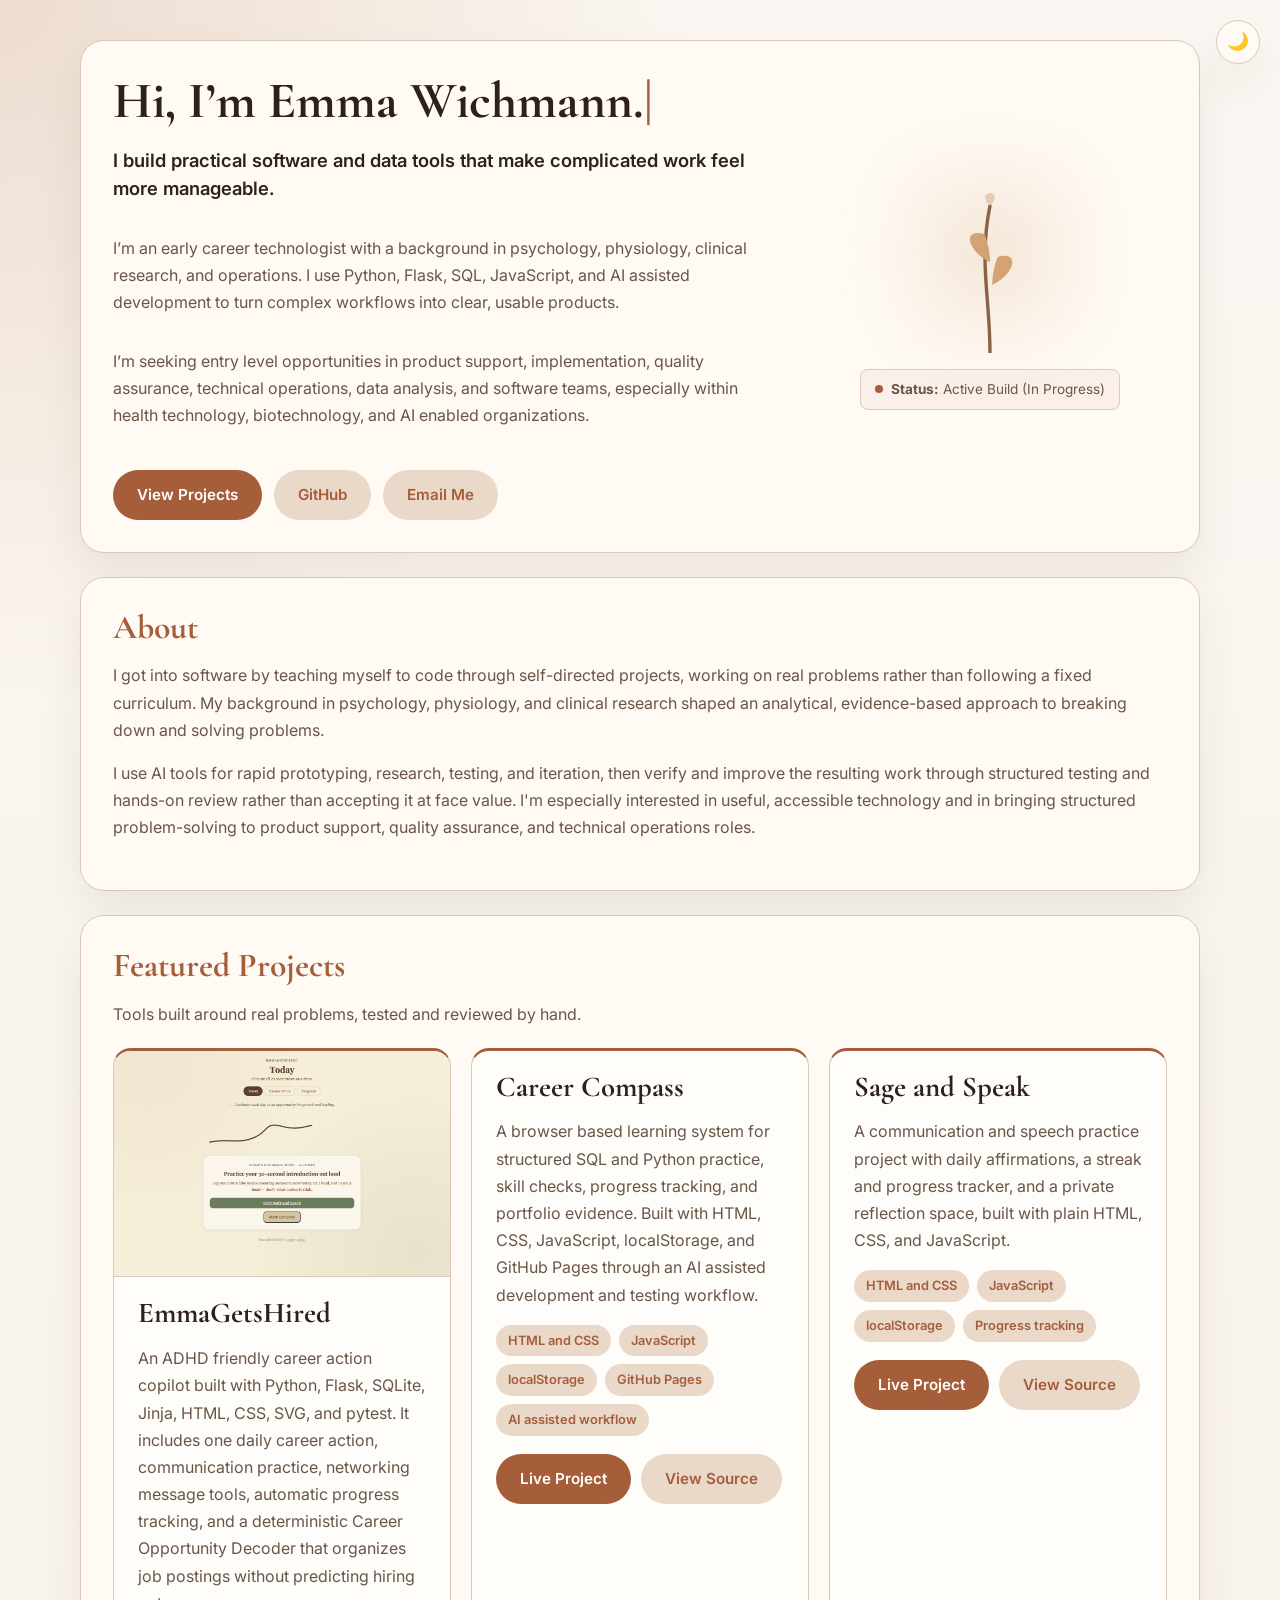
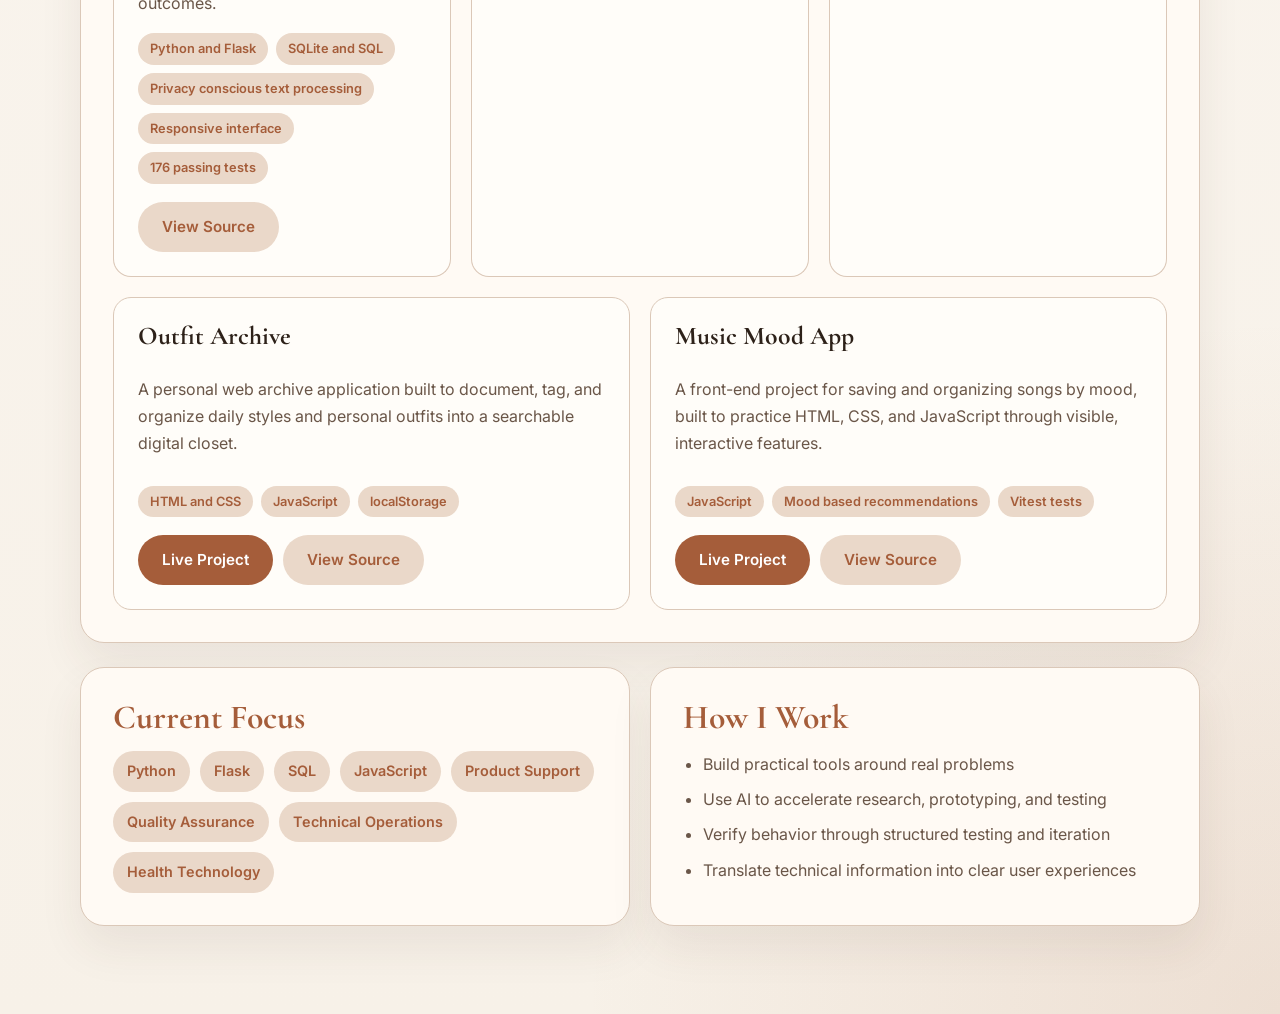
==== commit 28370f93: "Update personal narrative in index.html for a more direct tone" ====
--- a/index.html
+++ b/index.html
@@ -6,7 +6,7 @@
     <title>Emma Wichmann | Technical Product and Software Portfolio</title>
     <meta
       name="description"
-      content="Emma Wichmann is an early career technologist with a clinical research background, building projects in Python, Flask, SQL, and JavaScript. Explore technical projects including EmmaGetsHired, Career Compass, and Sage and Speak."
+      content="I'm an early career technologist with a clinical research background, building projects in Python, Flask, SQL, and JavaScript. Explore technical projects including EmmaGetsHired, Career Compass, and Sage and Speak."
     />
     <link rel="preconnect" href="https://fonts.googleapis.com" />
     <link rel="preconnect" href="https://fonts.gstatic.com" crossorigin />
@@ -77,10 +77,10 @@
       <section class="card about-section">
         <h2>About</h2>
         <p>
-          Emma began building software through self-directed projects, teaching herself to code by working on real problems instead of following a fixed curriculum. Her background in psychology, physiology, and clinical research shaped an analytical, evidence-based approach to breaking down and solving problems.
+          I got into software by teaching myself to code through self-directed projects, working on real problems rather than following a fixed curriculum. My background in psychology, physiology, and clinical research shaped an analytical, evidence-based approach to breaking down and solving problems.
         </p>
         <p>
-          She uses AI tools for rapid prototyping, research, testing, and iteration, then verifies and improves the resulting work through structured testing and hands-on review rather than accepting it at face value. She's especially interested in useful, accessible technology and in bringing structured problem-solving to product support, quality assurance, and technical operations roles.
+          I use AI tools for rapid prototyping, research, testing, and iteration, then verify and improve the resulting work through structured testing and hands-on review rather than accepting it at face value. I'm especially interested in useful, accessible technology and in bringing structured problem-solving to product support, quality assurance, and technical operations roles.
         </p>
       </section>
 
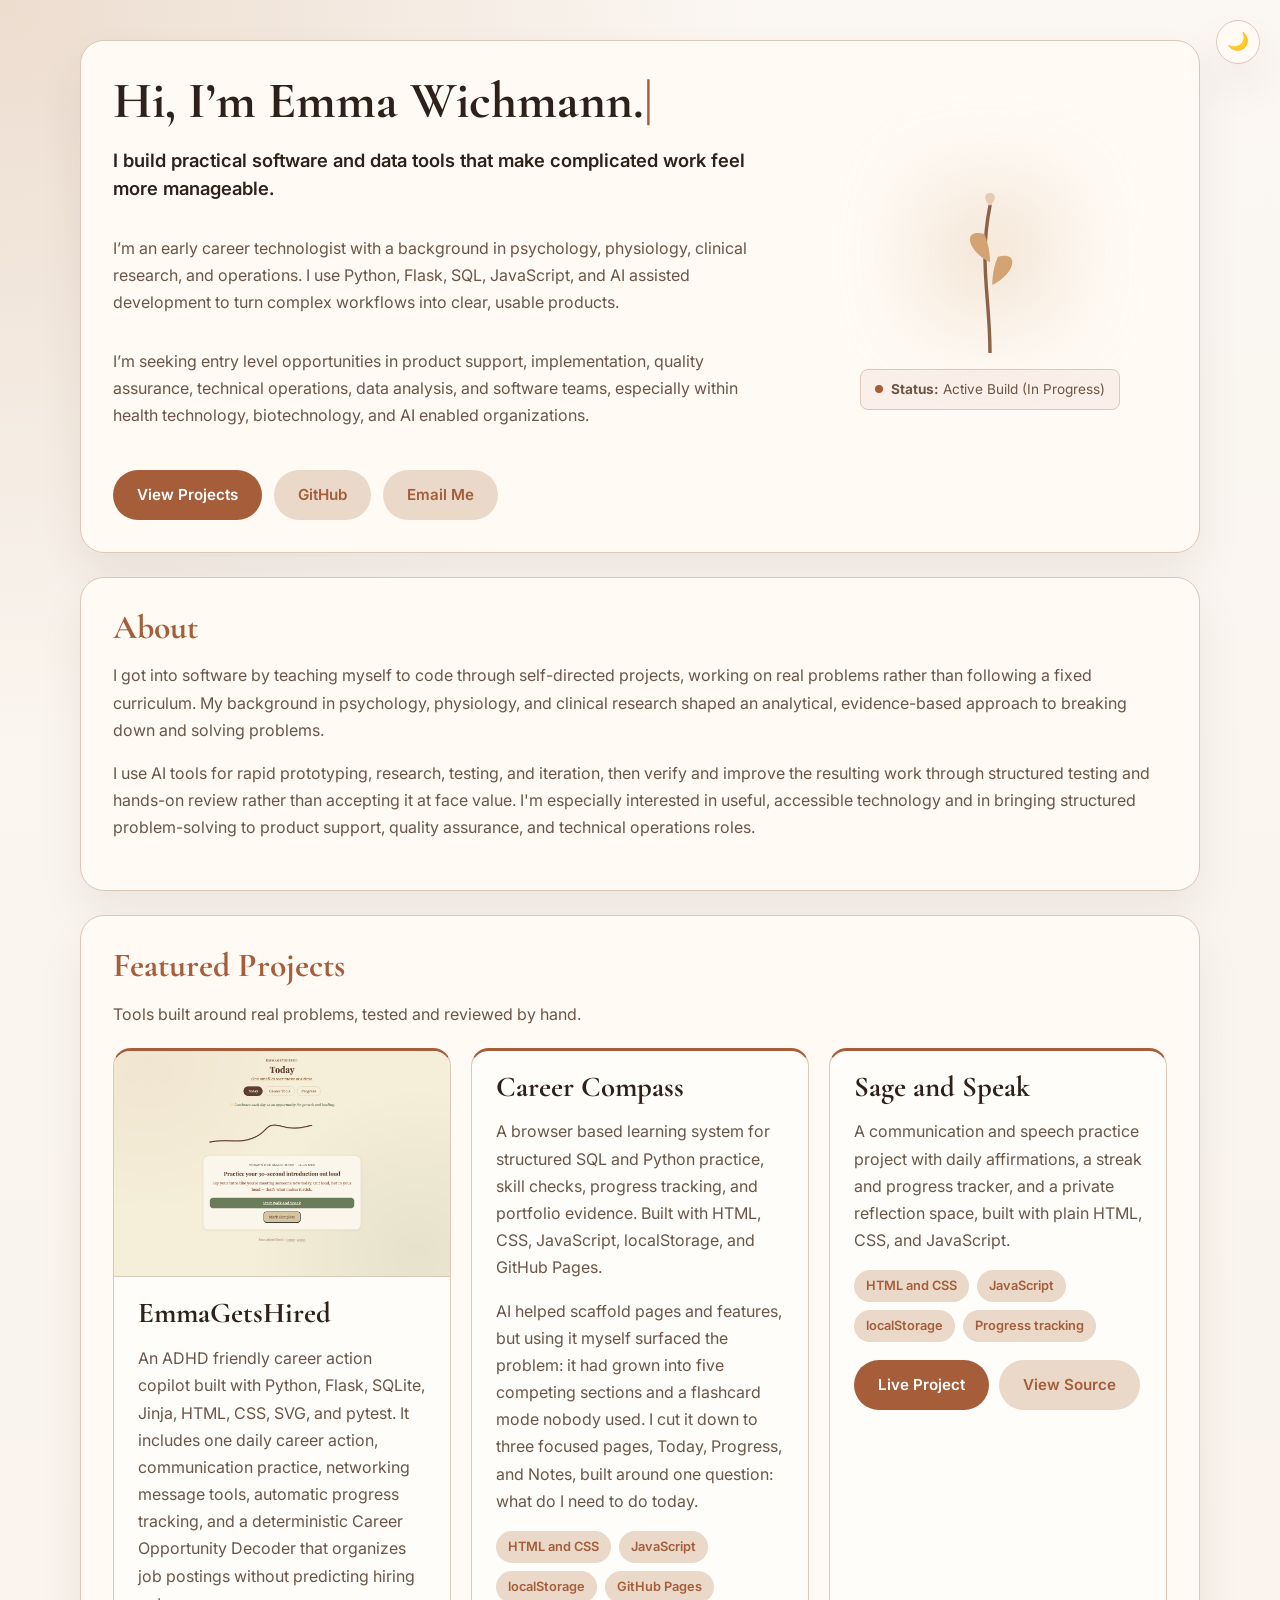
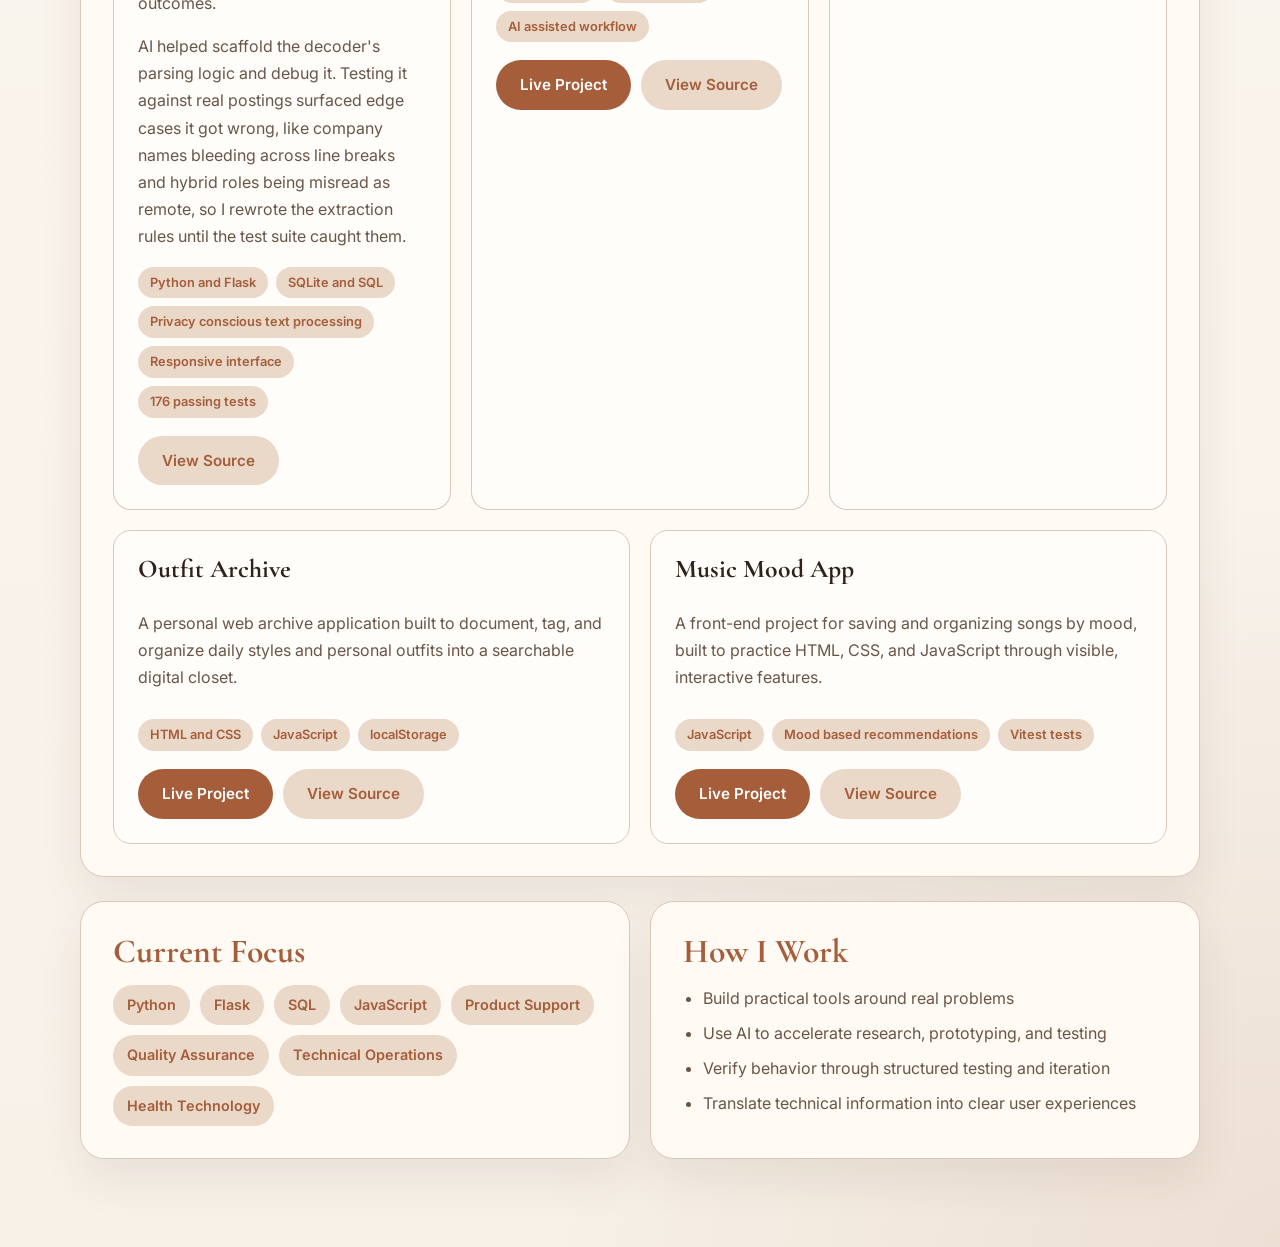
==== commit 218156ed: "Enhance project descriptions with AI contributions and refinements" ====
--- a/index.html
+++ b/index.html
@@ -104,6 +104,7 @@
             <div class="project-card-body">
               <h3>EmmaGetsHired</h3>
               <p>An ADHD friendly career action copilot built with Python, Flask, SQLite, Jinja, HTML, CSS, SVG, and pytest. It includes one daily career action, communication practice, networking message tools, automatic progress tracking, and a deterministic Career Opportunity Decoder that organizes job postings without predicting hiring outcomes.</p>
+              <p>AI helped scaffold the decoder's parsing logic and debug it. Testing it against real postings surfaced edge cases it got wrong, like company names bleeding across line breaks and hybrid roles being misread as remote, so I rewrote the extraction rules until the test suite caught them.</p>
               <ul class="tech-tags">
                 <li>Python and Flask</li>
                 <li>SQLite and SQL</li>
@@ -120,7 +121,8 @@
           <article class="project-card project-card--flagship">
             <div class="project-card-body">
               <h3>Career Compass</h3>
-              <p>A browser based learning system for structured SQL and Python practice, skill checks, progress tracking, and portfolio evidence. Built with HTML, CSS, JavaScript, localStorage, and GitHub Pages through an AI assisted development and testing workflow.</p>
+              <p>A browser based learning system for structured SQL and Python practice, skill checks, progress tracking, and portfolio evidence. Built with HTML, CSS, JavaScript, localStorage, and GitHub Pages.</p>
+              <p>AI helped scaffold pages and features, but using it myself surfaced the problem: it had grown into five competing sections and a flashcard mode nobody used. I cut it down to three focused pages, Today, Progress, and Notes, built around one question: what do I need to do today.</p>
               <ul class="tech-tags">
                 <li>HTML and CSS</li>
                 <li>JavaScript</li>
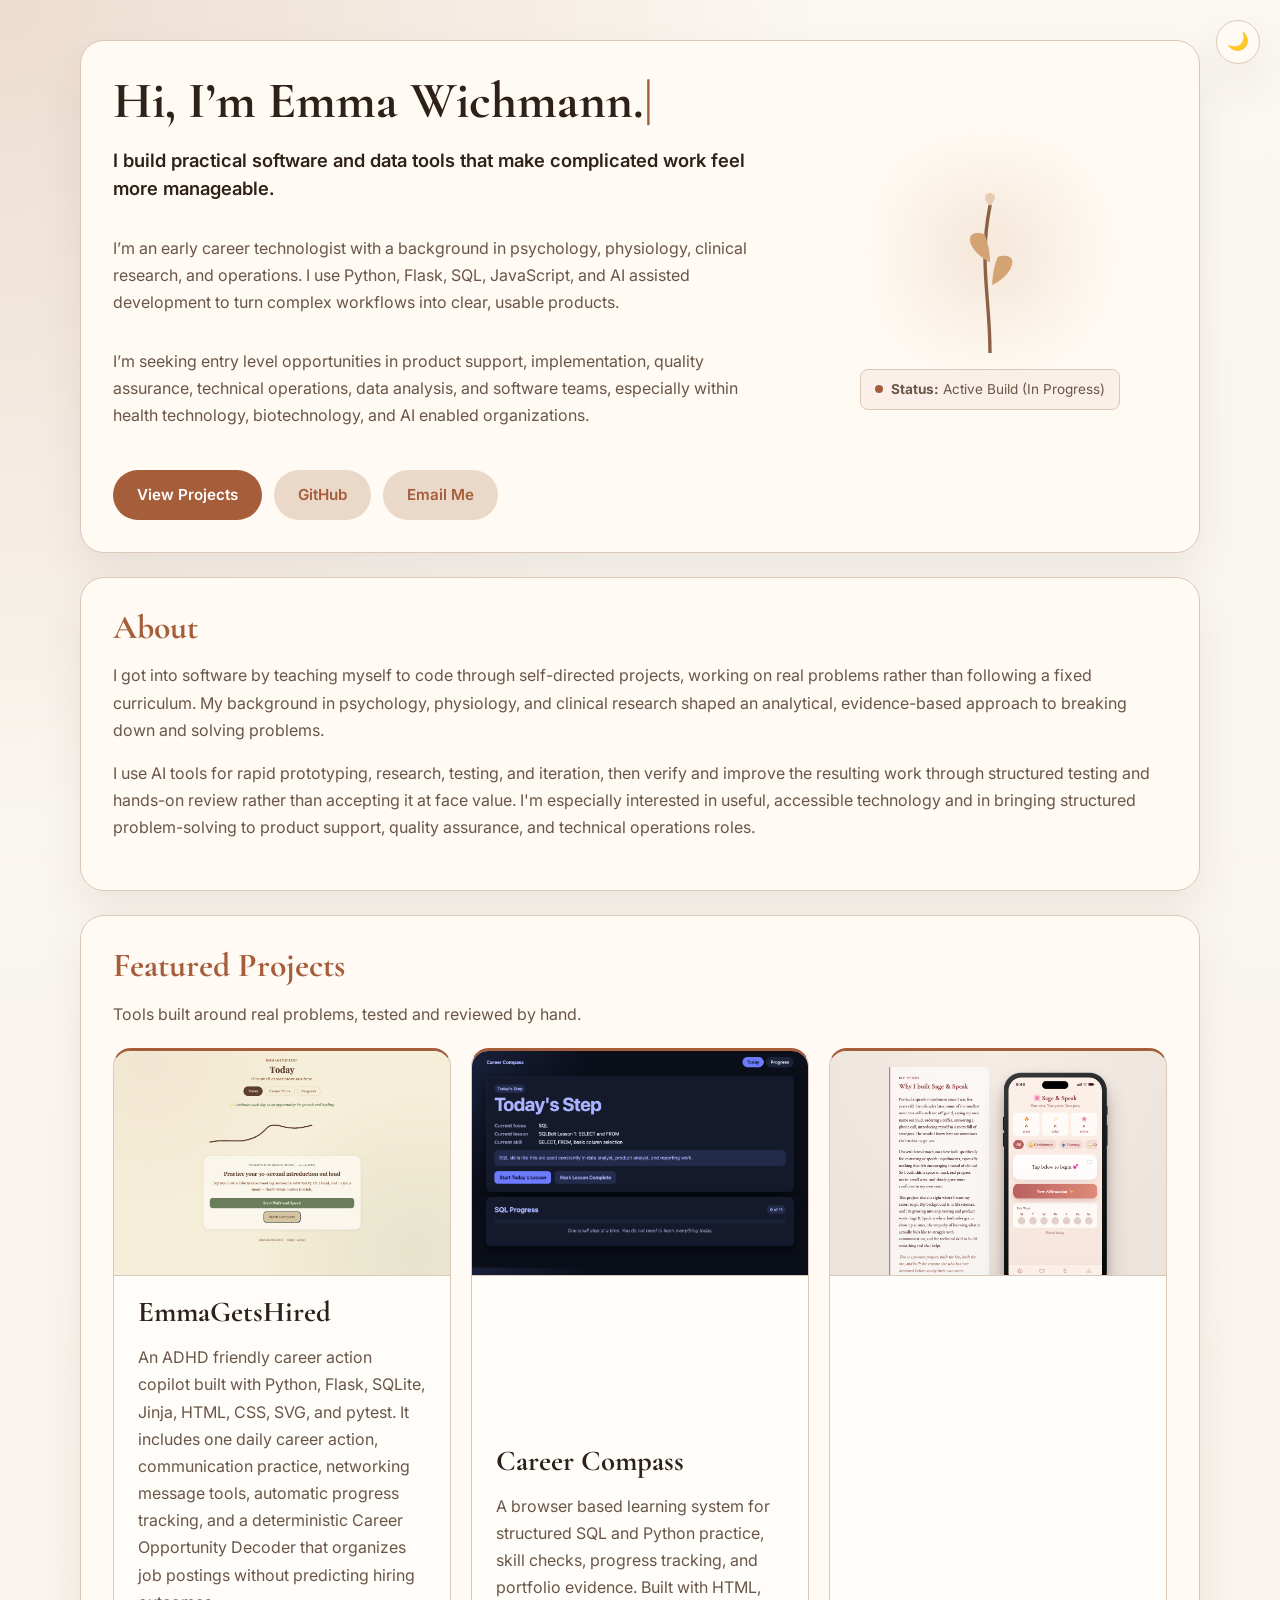
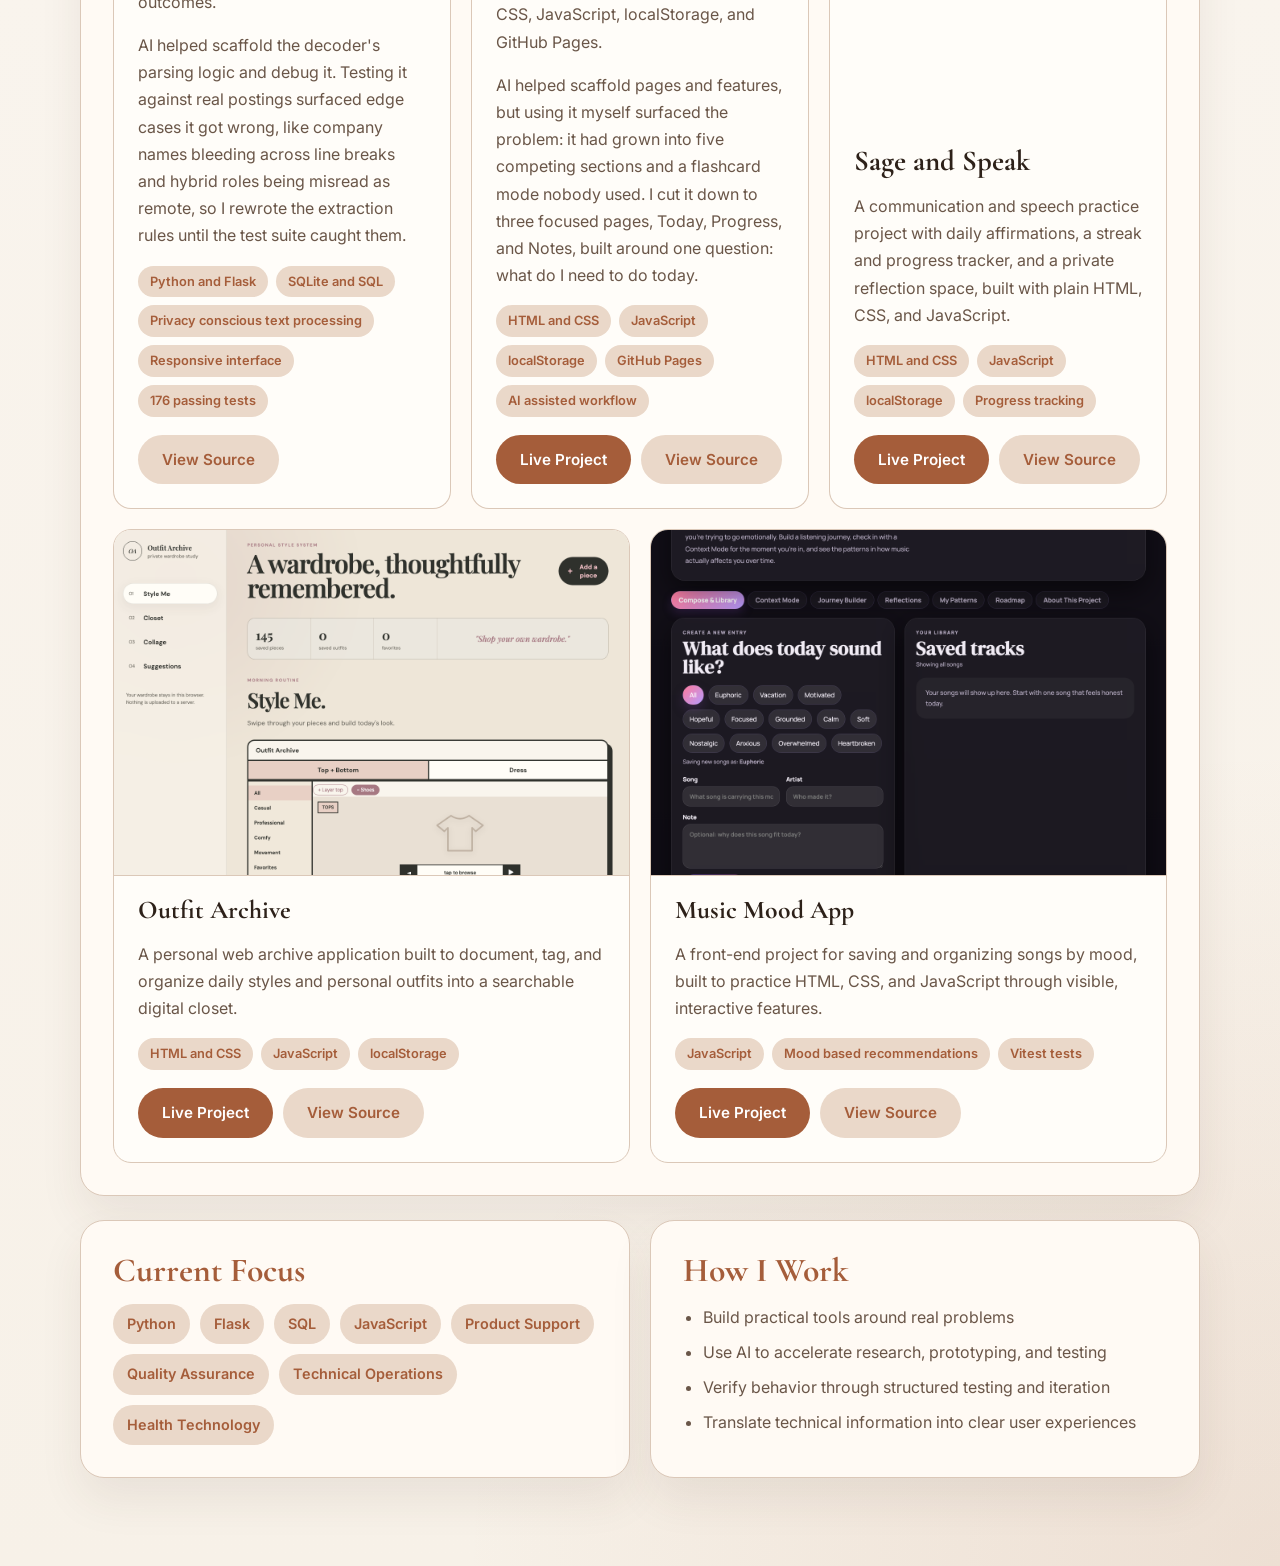
==== commit c9cd9f07: "Refactor code structure for improved readability and maintainability" ====
--- a/index.html
+++ b/index.html
@@ -119,6 +119,14 @@
           </article>
 
           <article class="project-card project-card--flagship">
+            <img
+              src="assets/careercompass-today.png"
+              alt="Career Compass Today page showing the current SQL lesson and progress bar"
+              class="project-image"
+              loading="lazy"
+              width="1280"
+              height="760"
+            />
             <div class="project-card-body">
               <h3>Career Compass</h3>
               <p>A browser based learning system for structured SQL and Python practice, skill checks, progress tracking, and portfolio evidence. Built with HTML, CSS, JavaScript, localStorage, and GitHub Pages.</p>
@@ -138,6 +146,14 @@
           </article>
 
           <article class="project-card project-card--flagship">
+            <img
+              src="assets/sagespeak-story.png"
+              alt="Sage and Speak landing page with the app's origin story and a preview of the affirmation tracker interface"
+              class="project-image"
+              loading="lazy"
+              width="1280"
+              height="860"
+            />
             <div class="project-card-body">
               <h3>Sage and Speak</h3>
               <p>A communication and speech practice project with daily affirmations, a streak and progress tracker, and a private reflection space, built with plain HTML, CSS, and JavaScript.</p>
@@ -156,31 +172,51 @@
         </div>
 
         <div class="project-grid project-grid--supporting">
-          <article class="project-card">
-            <h3>Outfit Archive</h3>
-            <p>A personal web archive application built to document, tag, and organize daily styles and personal outfits into a searchable digital closet.</p>
-            <ul class="tech-tags">
-              <li>HTML and CSS</li>
-              <li>JavaScript</li>
-              <li>localStorage</li>
-            </ul>
-            <div class="project-actions">
-              <a class="btn btn-primary" href="https://emmawichmann.github.io/outfit-archive/" target="_blank" rel="noreferrer">Live Project</a>
-              <a class="btn btn-secondary" href="https://github.com/EmmaWichmann/outfit-archive" target="_blank" rel="noreferrer">View Source</a>
-            </div>
-          </article>
-
-          <article class="project-card">
-            <h3>Music Mood App</h3>
-            <p>A front-end project for saving and organizing songs by mood, built to practice HTML, CSS, and JavaScript through visible, interactive features.</p>
-            <ul class="tech-tags">
-              <li>JavaScript</li>
-              <li>Mood based recommendations</li>
-              <li>Vitest tests</li>
-            </ul>
-            <div class="project-actions">
-              <a class="btn btn-primary" href="https://emmawichmann.github.io/musicmoodapp/" target="_blank" rel="noreferrer">Live Project</a>
-              <a class="btn btn-secondary" href="https://github.com/EmmaWichmann/musicmoodapp" target="_blank" rel="noreferrer">View Source</a>
+          <article class="project-card project-card--has-image">
+            <img
+              src="assets/outfit-archive-style-me.png"
+              alt="Outfit Archive Style Me page showing saved wardrobe pieces and an outfit builder"
+              class="project-image"
+              loading="lazy"
+              width="1280"
+              height="860"
+            />
+            <div class="project-card-body">
+              <h3>Outfit Archive</h3>
+              <p>A personal web archive application built to document, tag, and organize daily styles and personal outfits into a searchable digital closet.</p>
+              <ul class="tech-tags">
+                <li>HTML and CSS</li>
+                <li>JavaScript</li>
+                <li>localStorage</li>
+              </ul>
+              <div class="project-actions">
+                <a class="btn btn-primary" href="https://emmawichmann.github.io/outfit-archive/" target="_blank" rel="noreferrer">Live Project</a>
+                <a class="btn btn-secondary" href="https://github.com/EmmaWichmann/outfit-archive" target="_blank" rel="noreferrer">View Source</a>
+              </div>
+            </div>
+          </article>
+
+          <article class="project-card project-card--has-image">
+            <img
+              src="assets/musicmood-compose.png"
+              alt="Music Mood App compose screen for tagging saved songs by mood"
+              class="project-image"
+              loading="lazy"
+              width="1280"
+              height="860"
+            />
+            <div class="project-card-body">
+              <h3>Music Mood App</h3>
+              <p>A front-end project for saving and organizing songs by mood, built to practice HTML, CSS, and JavaScript through visible, interactive features.</p>
+              <ul class="tech-tags">
+                <li>JavaScript</li>
+                <li>Mood based recommendations</li>
+                <li>Vitest tests</li>
+              </ul>
+              <div class="project-actions">
+                <a class="btn btn-primary" href="https://emmawichmann.github.io/musicmoodapp/" target="_blank" rel="noreferrer">Live Project</a>
+                <a class="btn btn-secondary" href="https://github.com/EmmaWichmann/musicmoodapp" target="_blank" rel="noreferrer">View Source</a>
+              </div>
             </div>
           </article>
         </div>
--- a/style.css
+++ b/style.css
@@ -253,11 +253,23 @@
   font-size: 1.8rem;
 }
 
+.project-card--has-image {
+  padding: 0 0 24px;
+  overflow: hidden;
+}
+
+.project-card--has-image .project-card-body {
+  padding: 20px 24px 0;
+}
+
 .project-image {
   display: block;
   width: 100%;
   height: auto;
   max-width: 100%;
+  aspect-ratio: 1280 / 860;
+  object-fit: cover;
+  object-position: top;
   border-bottom: 1px solid var(--line);
 }
 
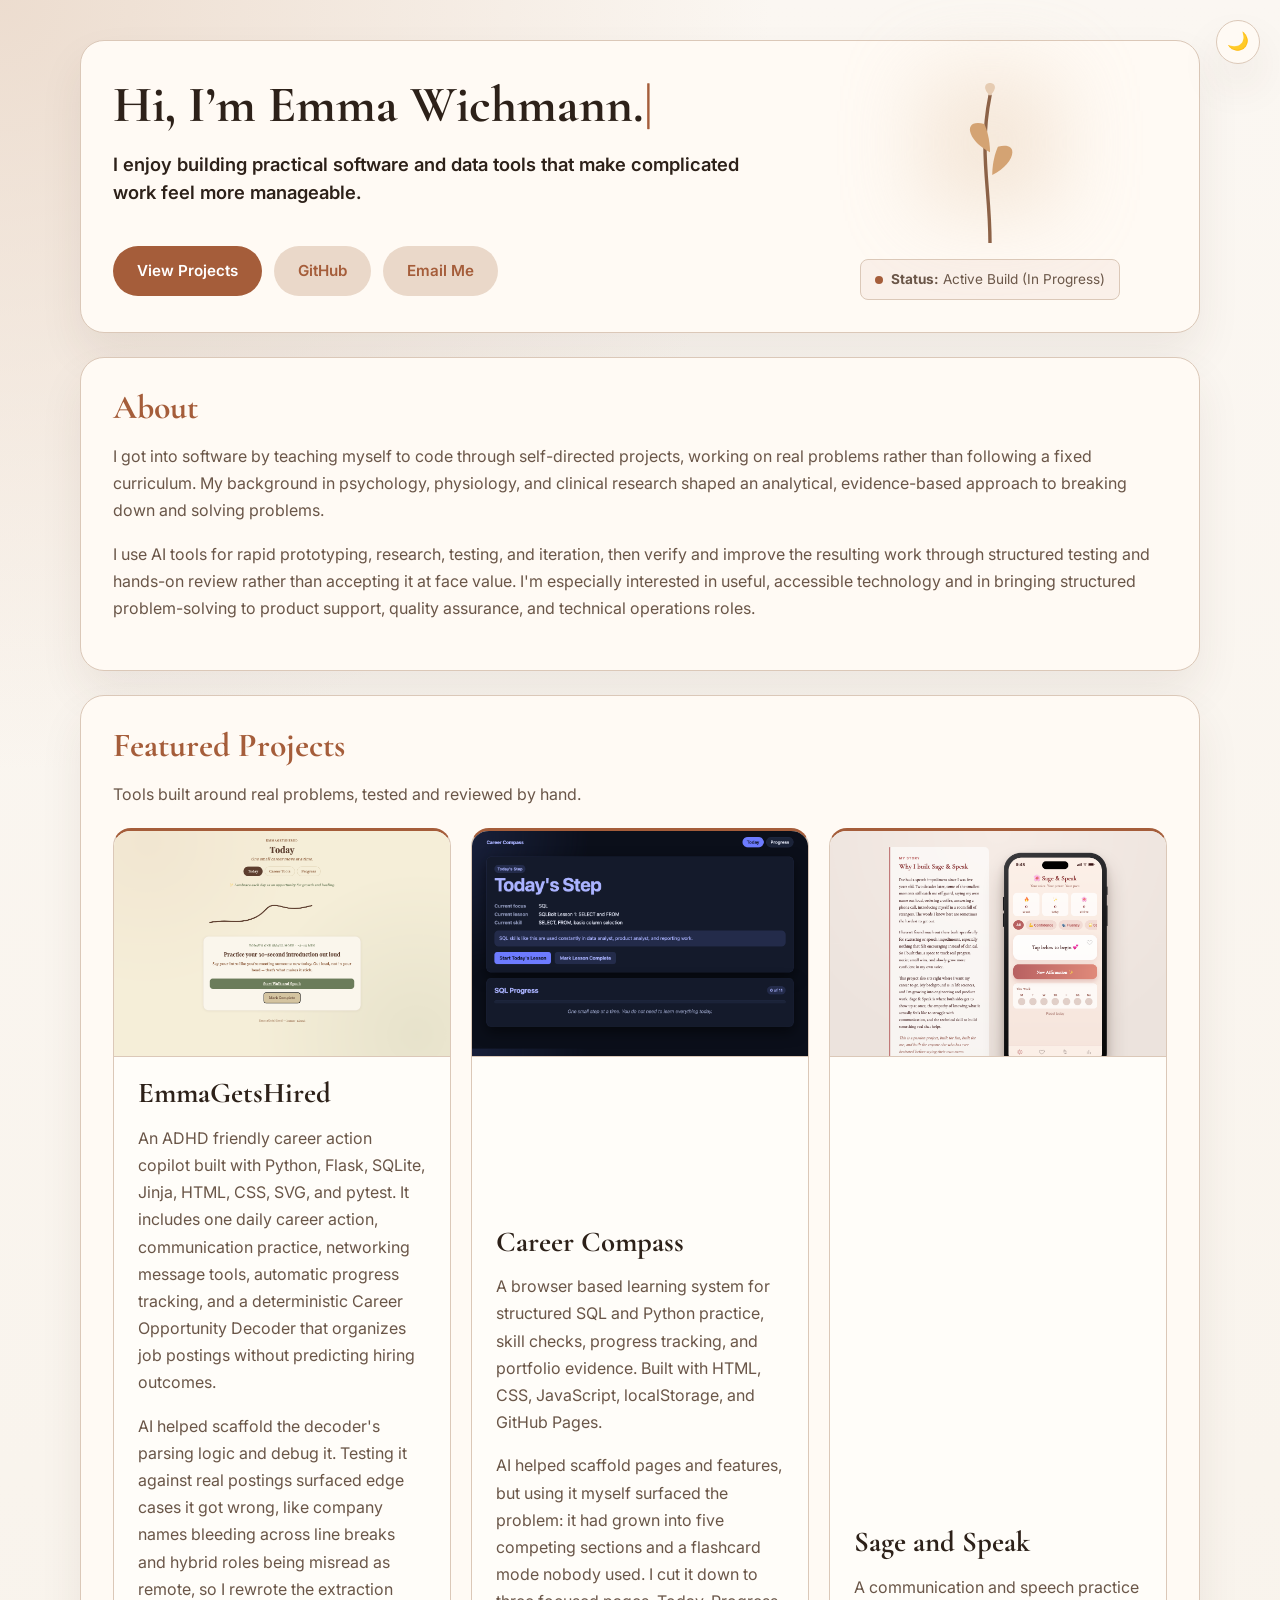
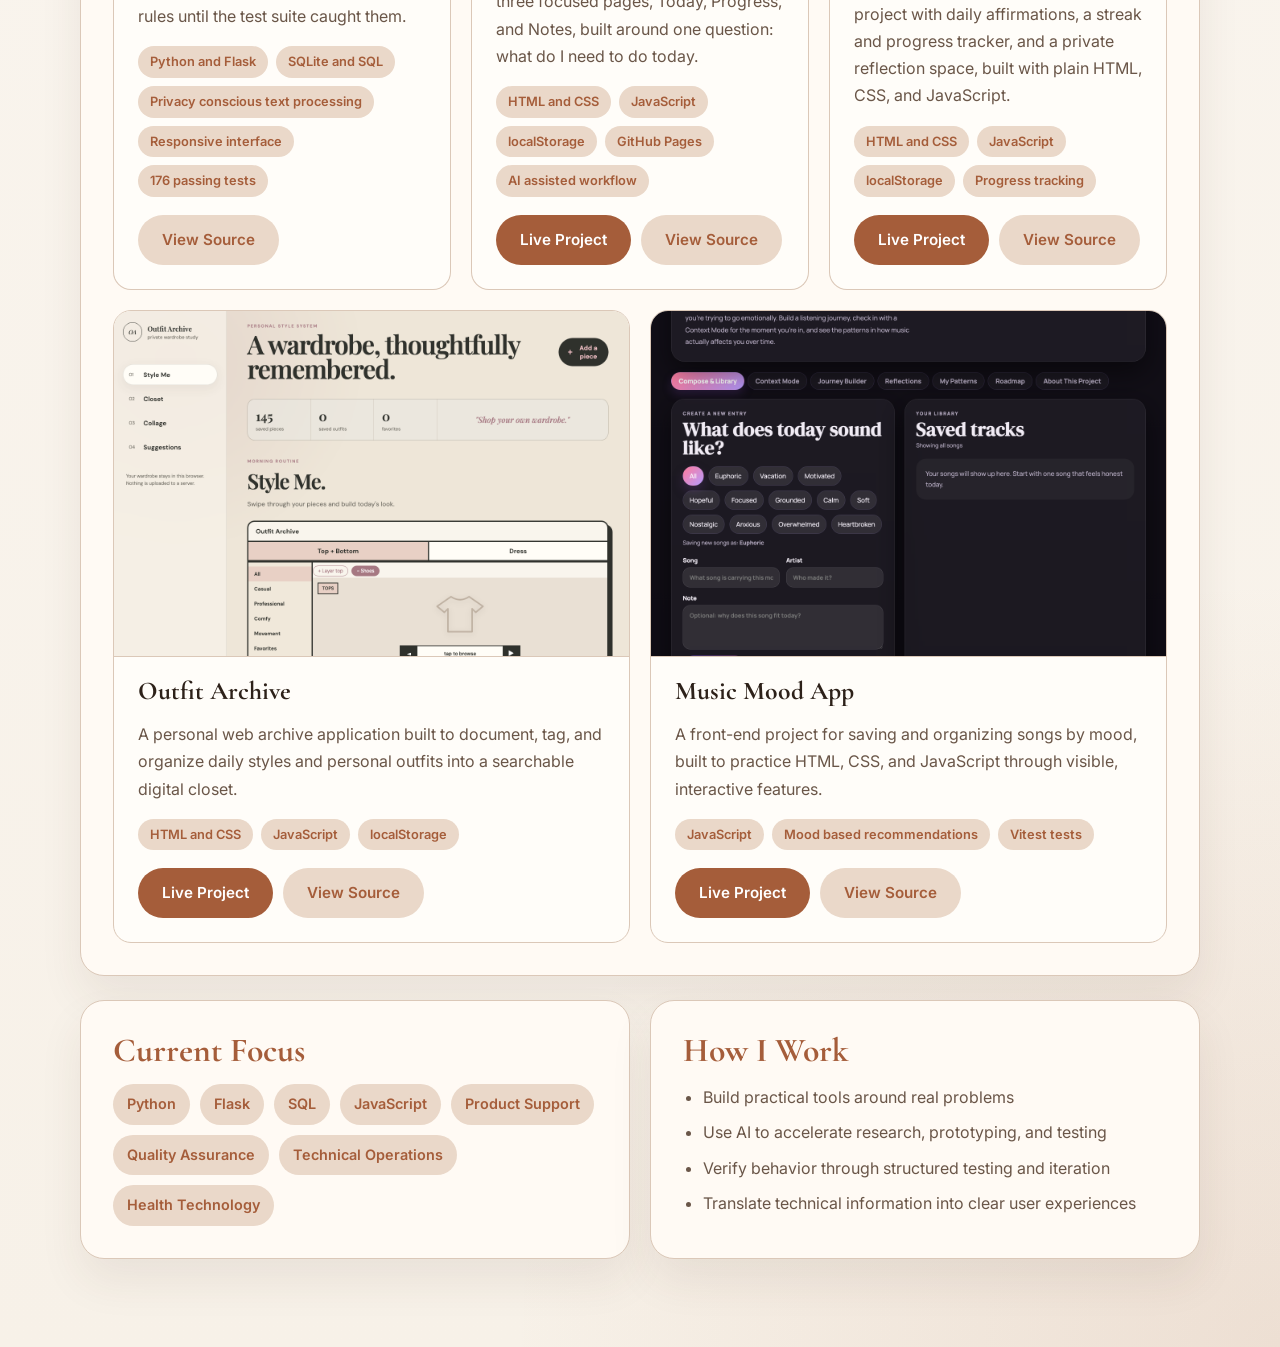
==== commit d78b999d: "Revise meta description and hero content Updated the meta description and modified the hero statemen" ====
--- a/index.html
+++ b/index.html
@@ -6,7 +6,6 @@
     <title>Emma Wichmann | Technical Product and Software Portfolio</title>
     <meta
       name="description"
-      content="I'm an early career technologist with a clinical research background, building projects in Python, Flask, SQL, and JavaScript. Explore technical projects including EmmaGetsHired, Career Compass, and Sage and Speak."
     />
     <link rel="preconnect" href="https://fonts.googleapis.com" />
     <link rel="preconnect" href="https://fonts.gstatic.com" crossorigin />
@@ -31,15 +30,7 @@
             </h1>
 
             <p class="hero-statement">
-              I build practical software and data tools that make complicated work feel more manageable.
-            </p>
-
-            <p class="hero-description">
-              I’m an early career technologist with a background in psychology, physiology, clinical research, and operations. I use Python, Flask, SQL, JavaScript, and AI assisted development to turn complex workflows into clear, usable products.
-            </p>
-
-            <p class="hero-description">
-              I’m seeking entry level opportunities in product support, implementation, quality assurance, technical operations, data analysis, and software teams, especially within health technology, biotechnology, and AI enabled organizations.
+              I enjoy building practical software and data tools that make complicated work feel more manageable.
             </p>
 
             <div class="hero-actions">
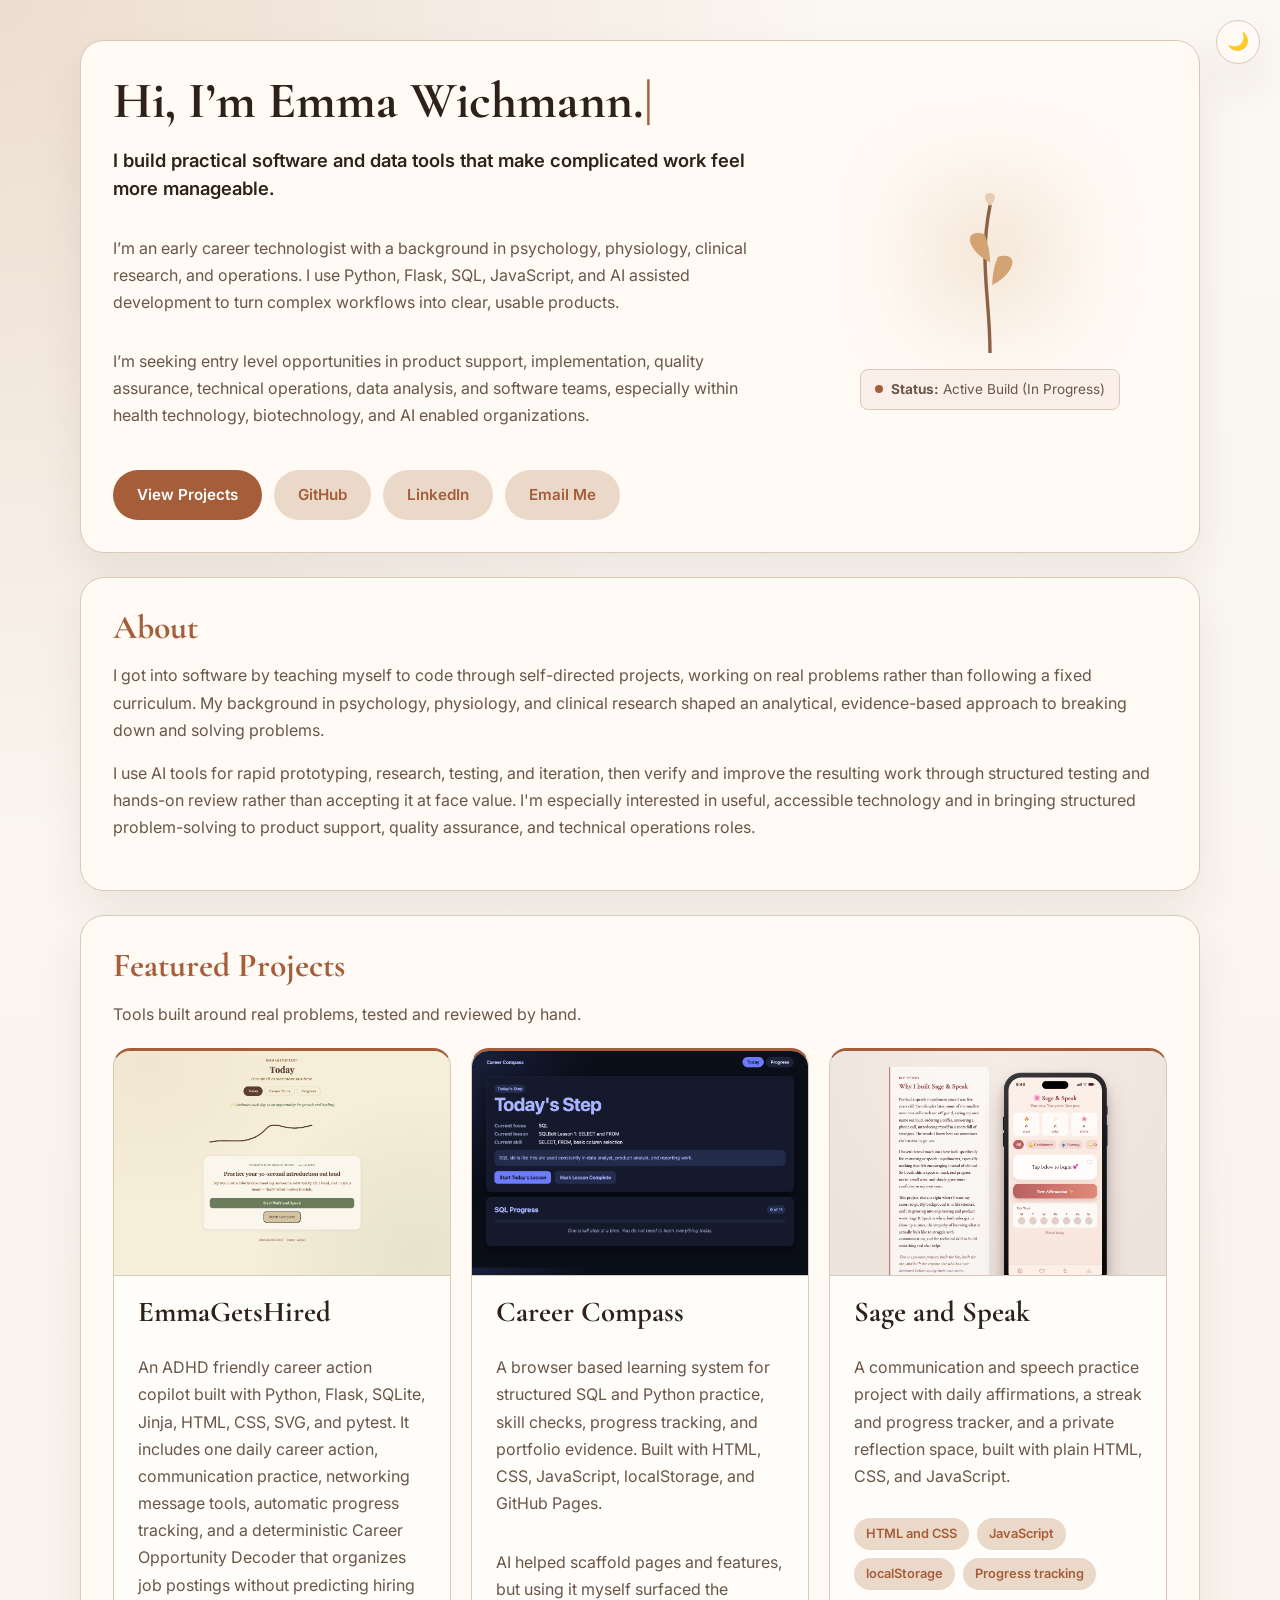
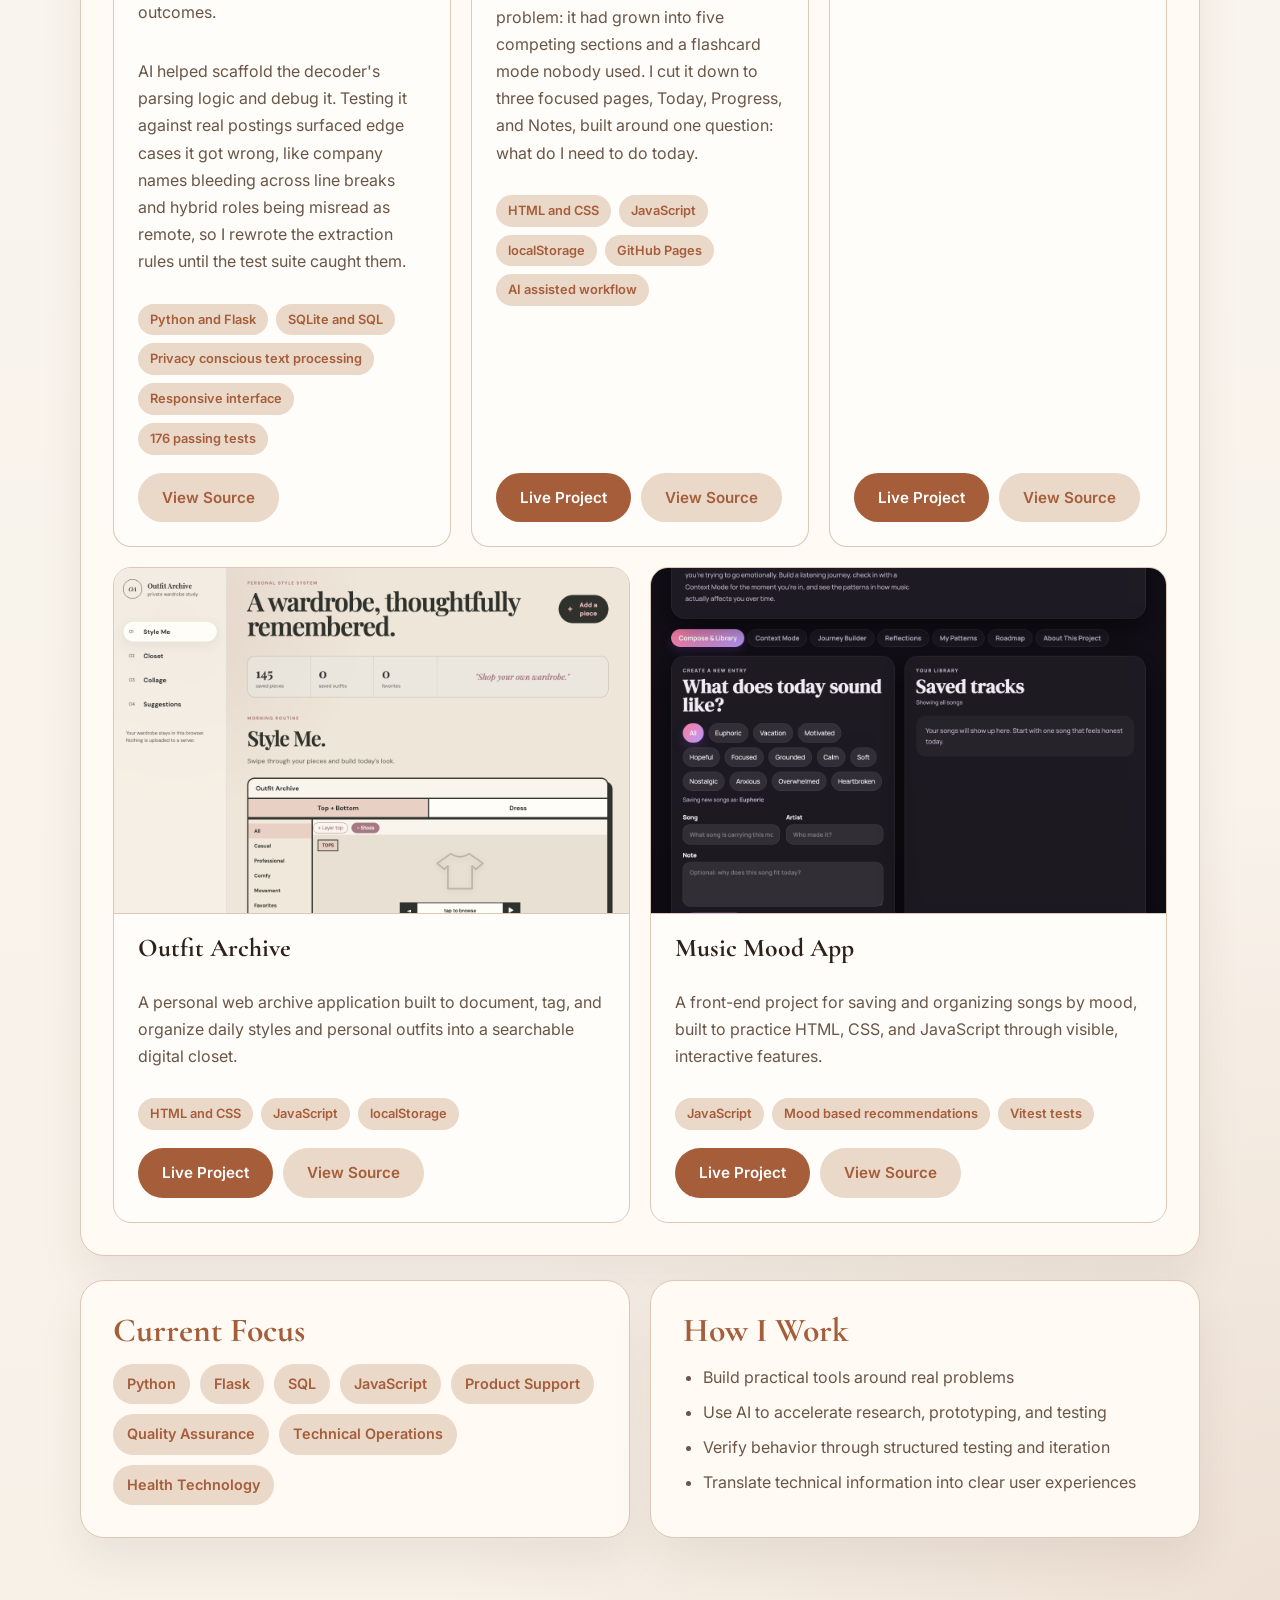
==== commit 5b9d8e42: "Fix uneven project card spacing and add LinkedIn link Move the flex space-between from the card cont" ====
--- a/index.html
+++ b/index.html
@@ -6,6 +6,7 @@
     <title>Emma Wichmann | Technical Product and Software Portfolio</title>
     <meta
       name="description"
+      content="I'm an early career technologist with a clinical research background, building projects in Python, Flask, SQL, and JavaScript. Explore technical projects including EmmaGetsHired, Career Compass, and Sage and Speak."
     />
     <link rel="preconnect" href="https://fonts.googleapis.com" />
     <link rel="preconnect" href="https://fonts.gstatic.com" crossorigin />
@@ -30,12 +31,21 @@
             </h1>
 
             <p class="hero-statement">
-              I enjoy building practical software and data tools that make complicated work feel more manageable.
+              I build practical software and data tools that make complicated work feel more manageable.
+            </p>
+
+            <p class="hero-description">
+              I’m an early career technologist with a background in psychology, physiology, clinical research, and operations. I use Python, Flask, SQL, JavaScript, and AI assisted development to turn complex workflows into clear, usable products.
+            </p>
+
+            <p class="hero-description">
+              I’m seeking entry level opportunities in product support, implementation, quality assurance, technical operations, data analysis, and software teams, especially within health technology, biotechnology, and AI enabled organizations.
             </p>
 
             <div class="hero-actions">
               <a href="#projects" class="btn btn-primary">View Projects</a>
               <a class="btn btn-secondary" href="https://github.com/EmmaWichmann" target="_blank" rel="noreferrer">GitHub</a>
+              <a class="btn btn-secondary" href="https://www.linkedin.com/in/emma-wichmann-668a87217" target="_blank" rel="noreferrer">LinkedIn</a>
               <a href="mailto:emma.1.wichmann@gmail.com" class="btn btn-secondary">Email Me</a>
             </div>
           </div>
--- a/style.css
+++ b/style.css
@@ -225,8 +225,14 @@
   background: #fffdf9;
   display: flex;
   flex-direction: column;
-  justify-content: space-between;
+  justify-content: flex-start;
   transition: transform 0.2s ease, box-shadow 0.2s ease, background-color 0.3s ease;
+}
+
+.project-card-body {
+  display: flex;
+  flex-direction: column;
+  flex: 1;
 }
 
 :root[data-theme="dark"] .project-card {
@@ -299,7 +305,8 @@
   display: flex;
   flex-wrap: wrap;
   gap: 10px;
-  margin-top: 18px;
+  margin-top: auto;
+  padding-top: 18px;
 }
 
 /* --- BOTTOM SPLIT LAYOUT --- */
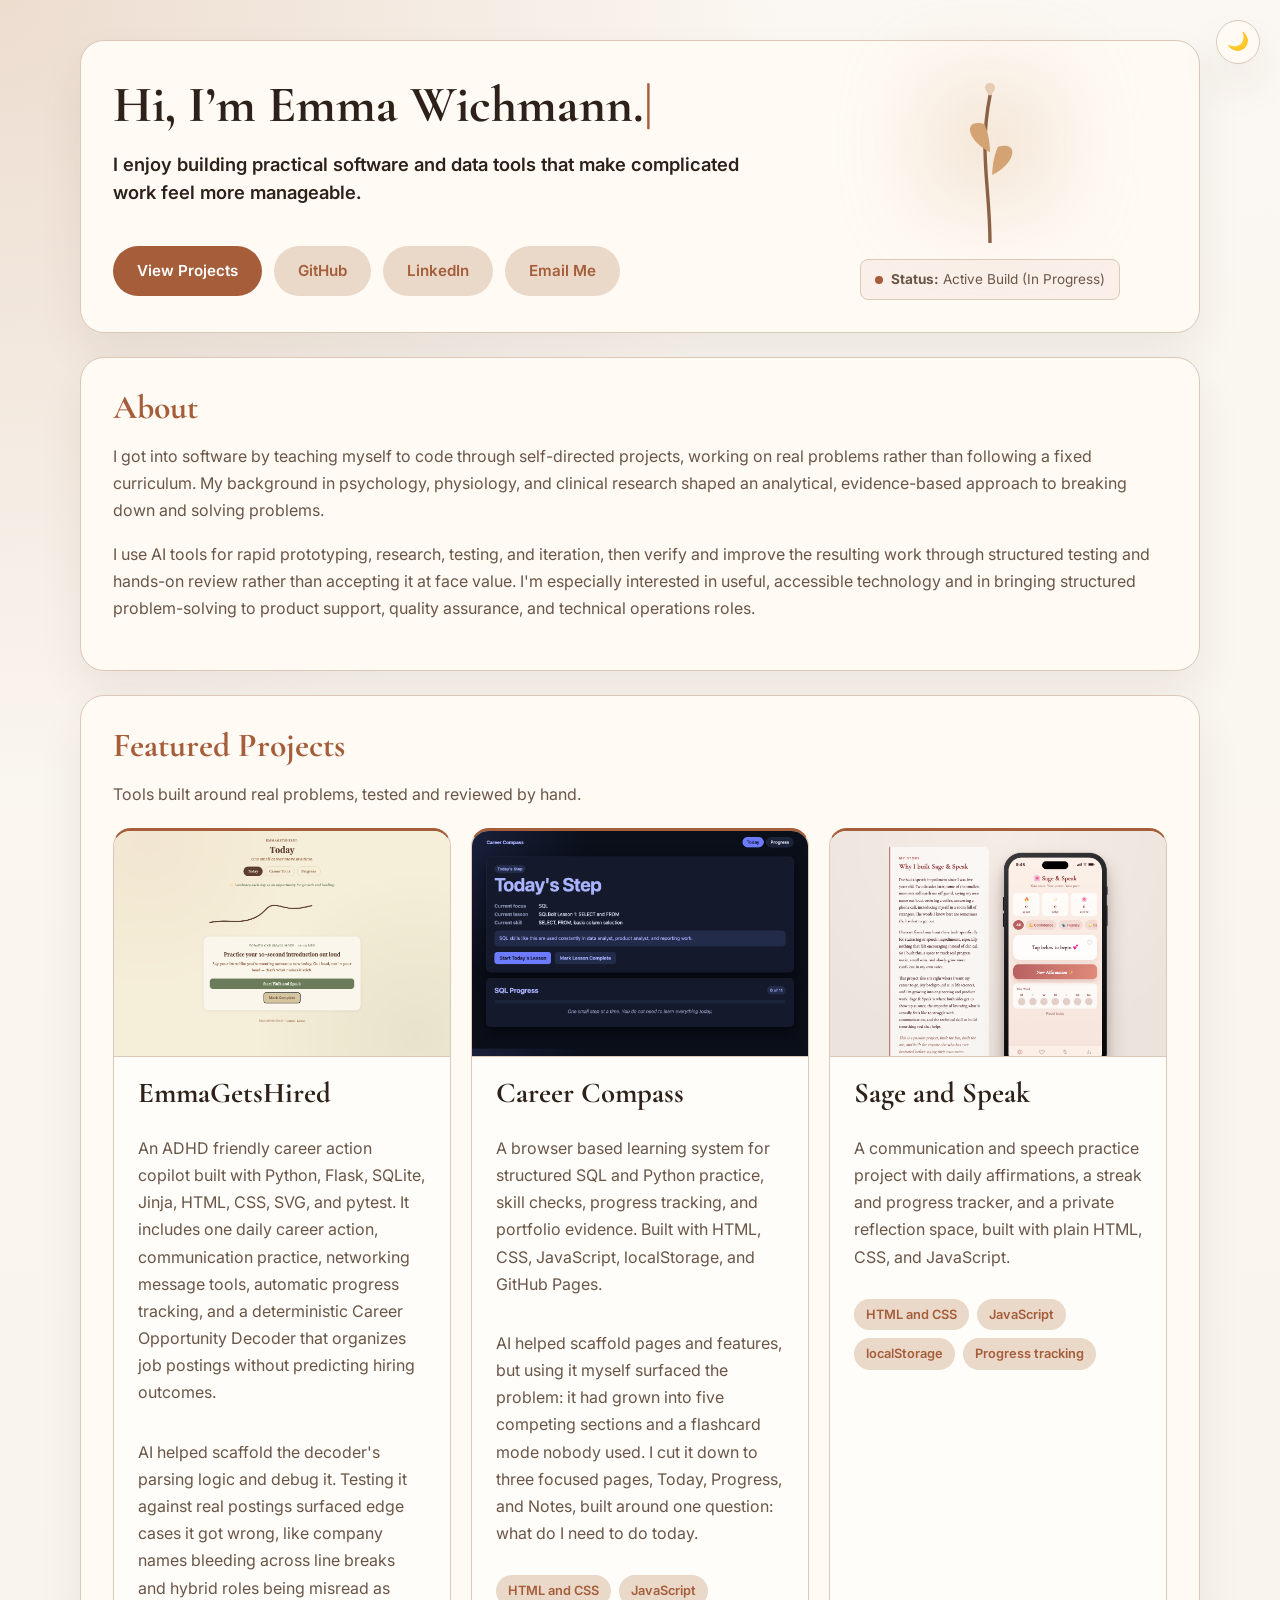
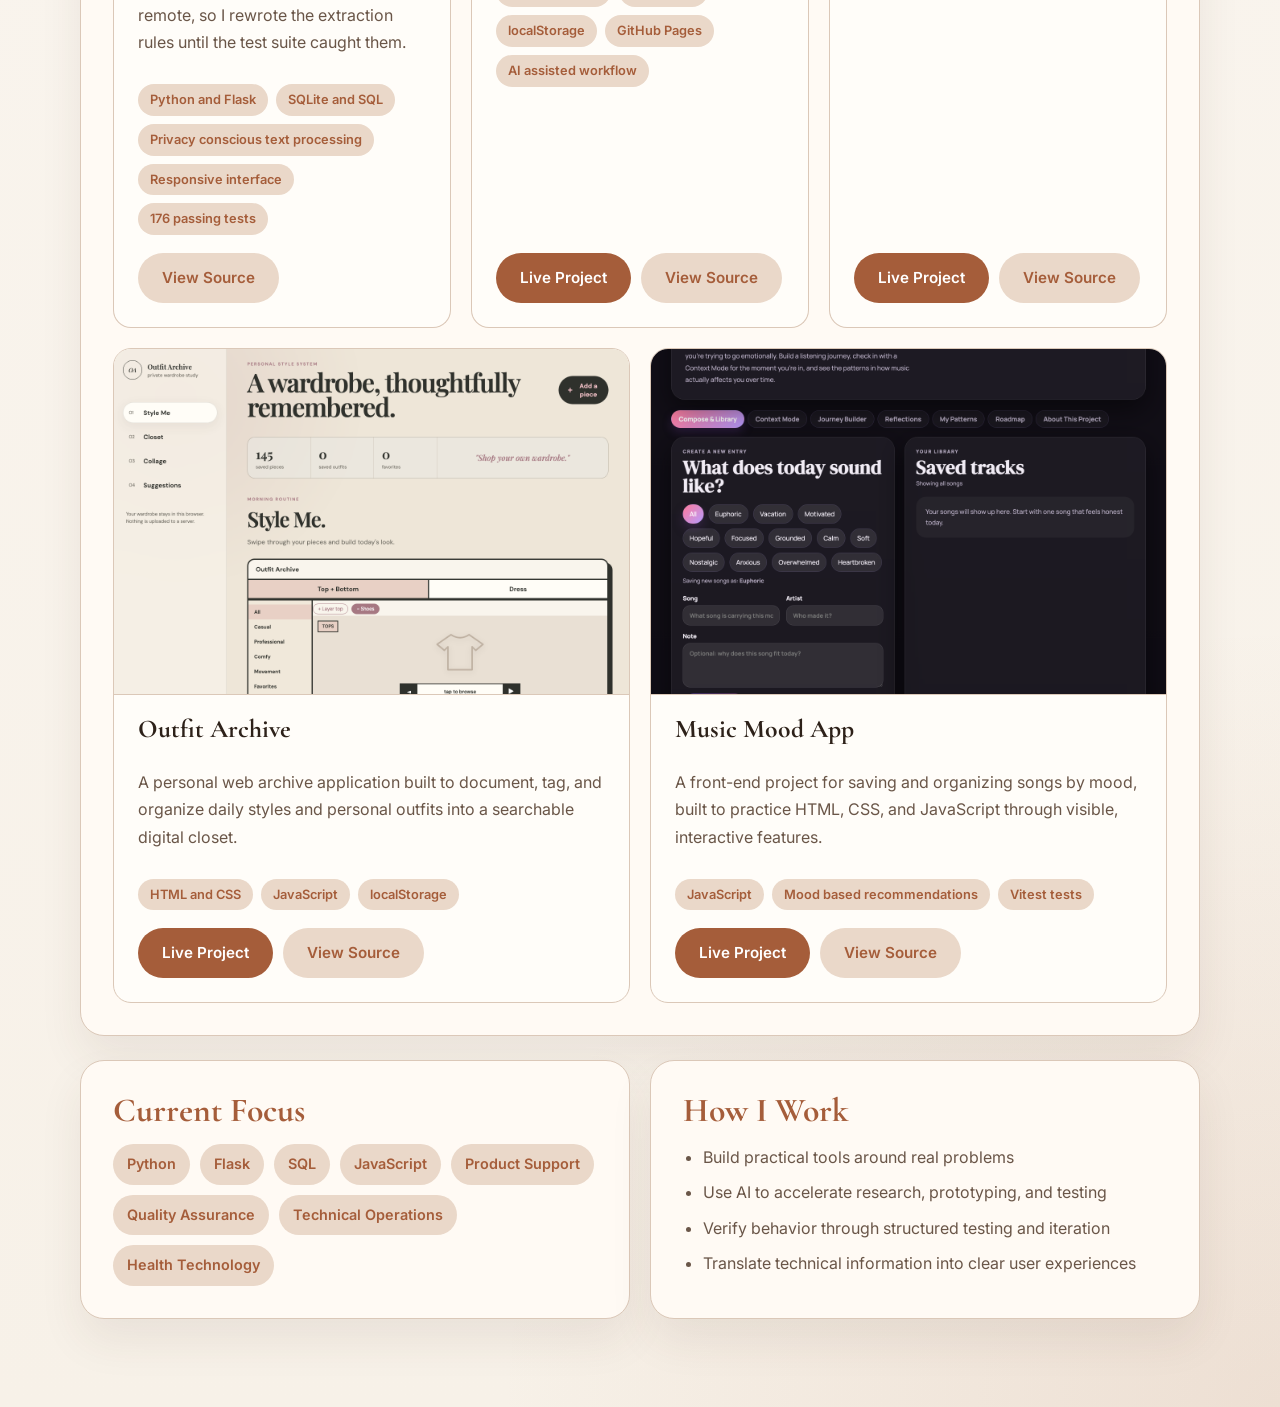
==== commit a78aec27: "Merge remote hero/meta revision with local card spacing and LinkedIn fixes Co-Authored-By: Claude So" ====
--- a/index.html
+++ b/index.html
@@ -6,7 +6,6 @@
     <title>Emma Wichmann | Technical Product and Software Portfolio</title>
     <meta
       name="description"
-      content="I'm an early career technologist with a clinical research background, building projects in Python, Flask, SQL, and JavaScript. Explore technical projects including EmmaGetsHired, Career Compass, and Sage and Speak."
     />
     <link rel="preconnect" href="https://fonts.googleapis.com" />
     <link rel="preconnect" href="https://fonts.gstatic.com" crossorigin />
@@ -31,15 +30,7 @@
             </h1>
 
             <p class="hero-statement">
-              I build practical software and data tools that make complicated work feel more manageable.
-            </p>
-
-            <p class="hero-description">
-              I’m an early career technologist with a background in psychology, physiology, clinical research, and operations. I use Python, Flask, SQL, JavaScript, and AI assisted development to turn complex workflows into clear, usable products.
-            </p>
-
-            <p class="hero-description">
-              I’m seeking entry level opportunities in product support, implementation, quality assurance, technical operations, data analysis, and software teams, especially within health technology, biotechnology, and AI enabled organizations.
+              I enjoy building practical software and data tools that make complicated work feel more manageable.
             </p>
 
             <div class="hero-actions">
